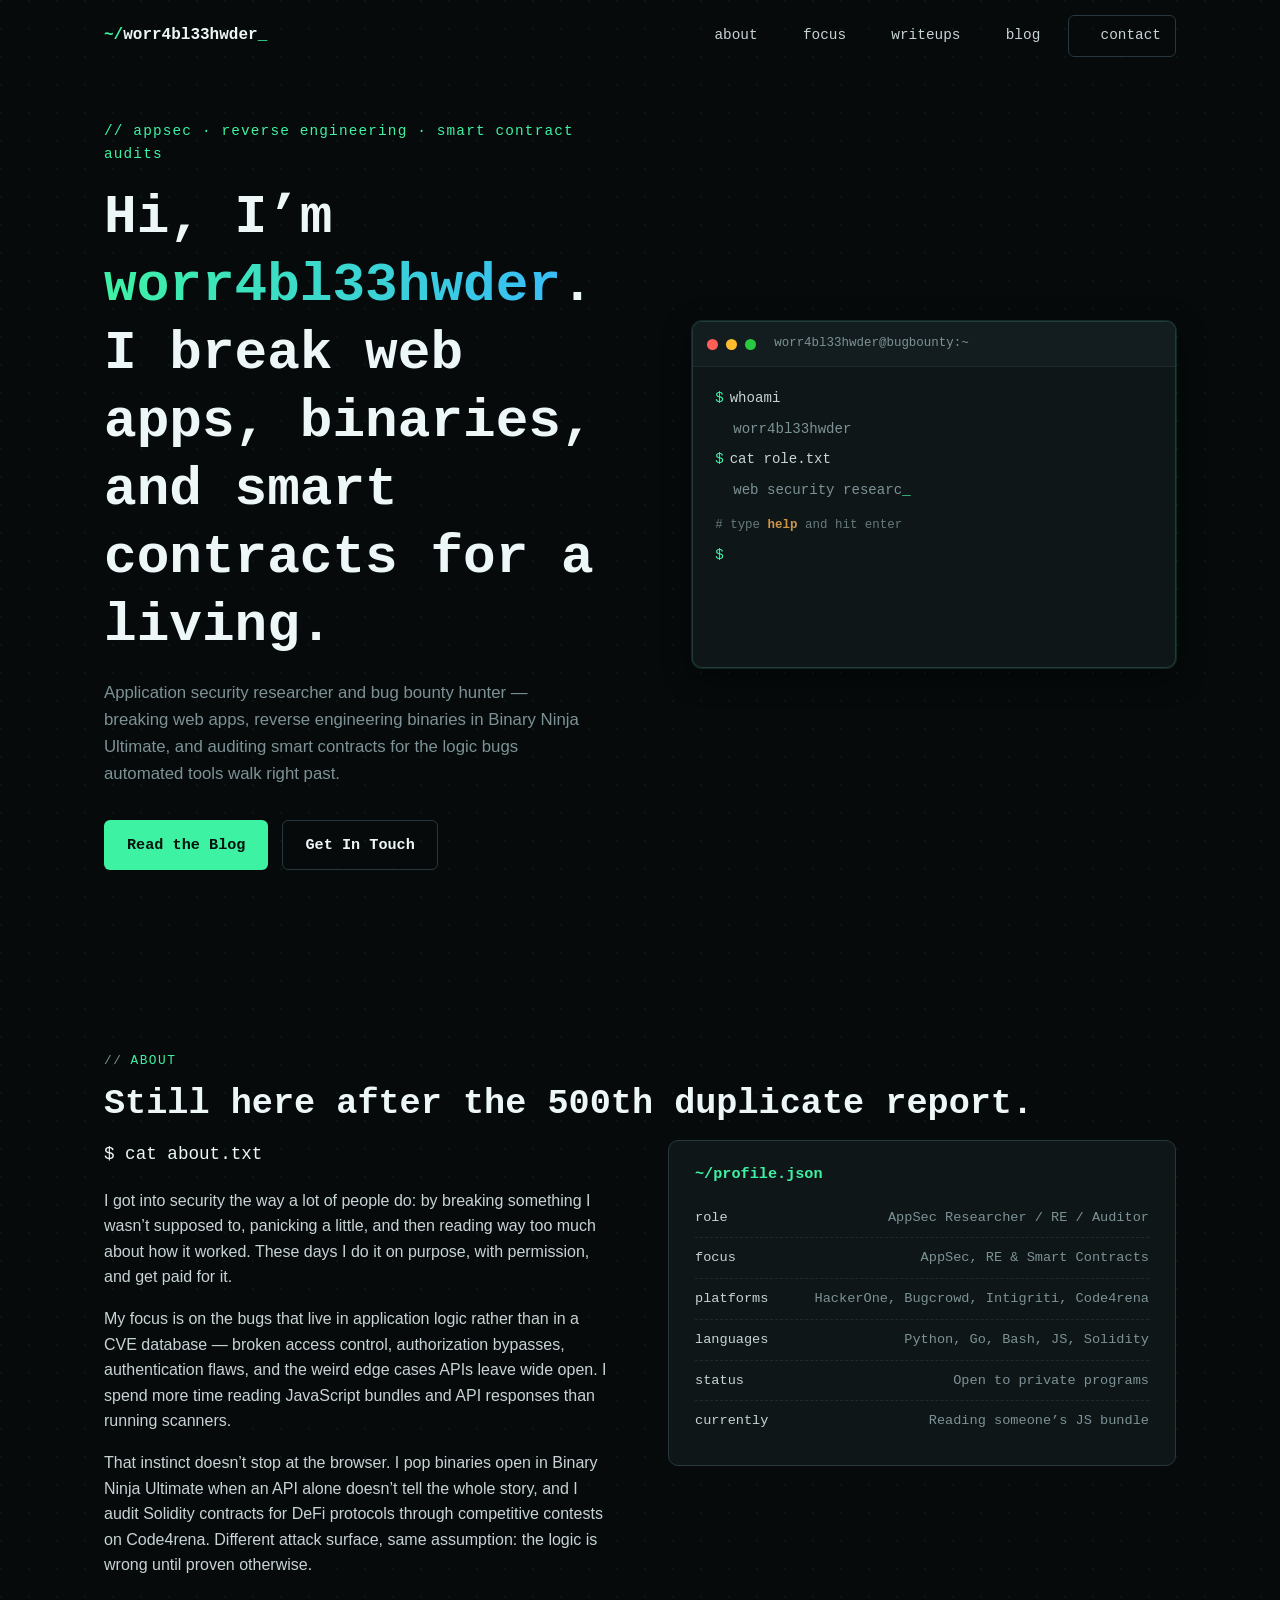
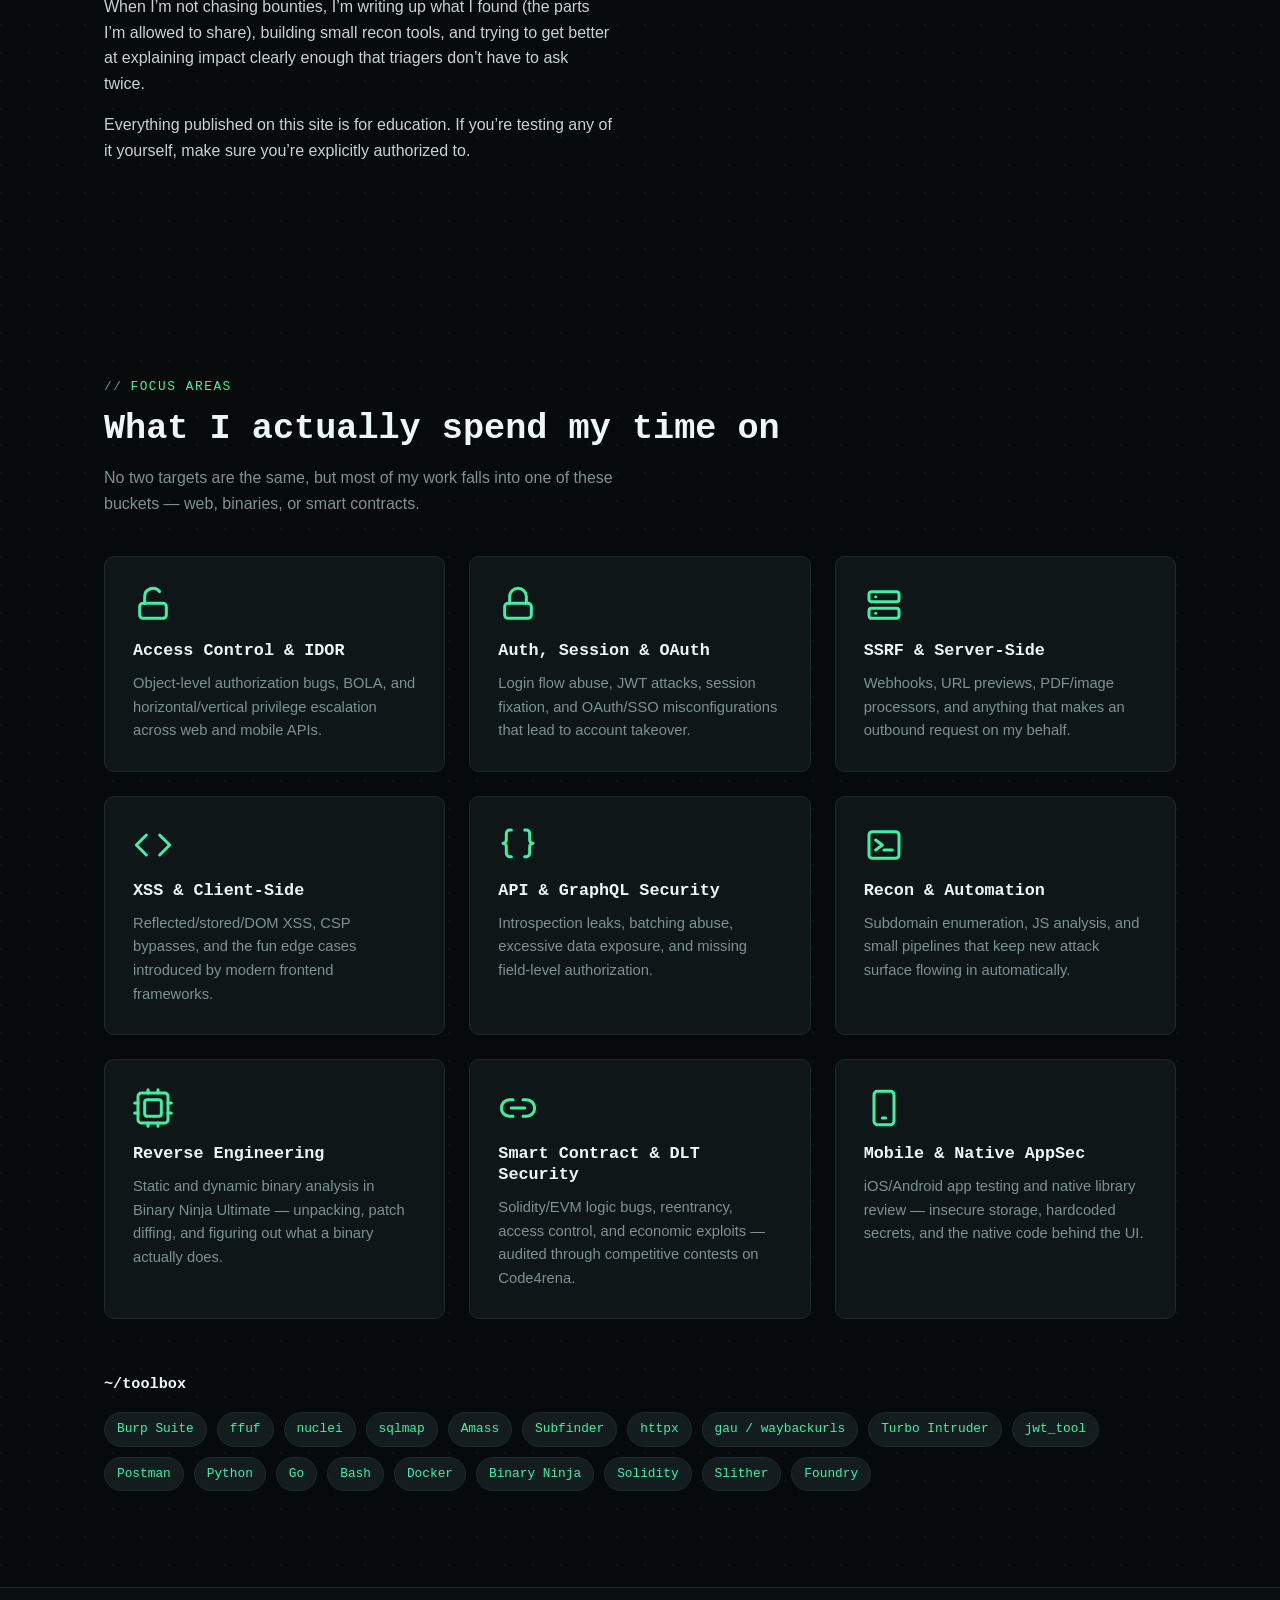
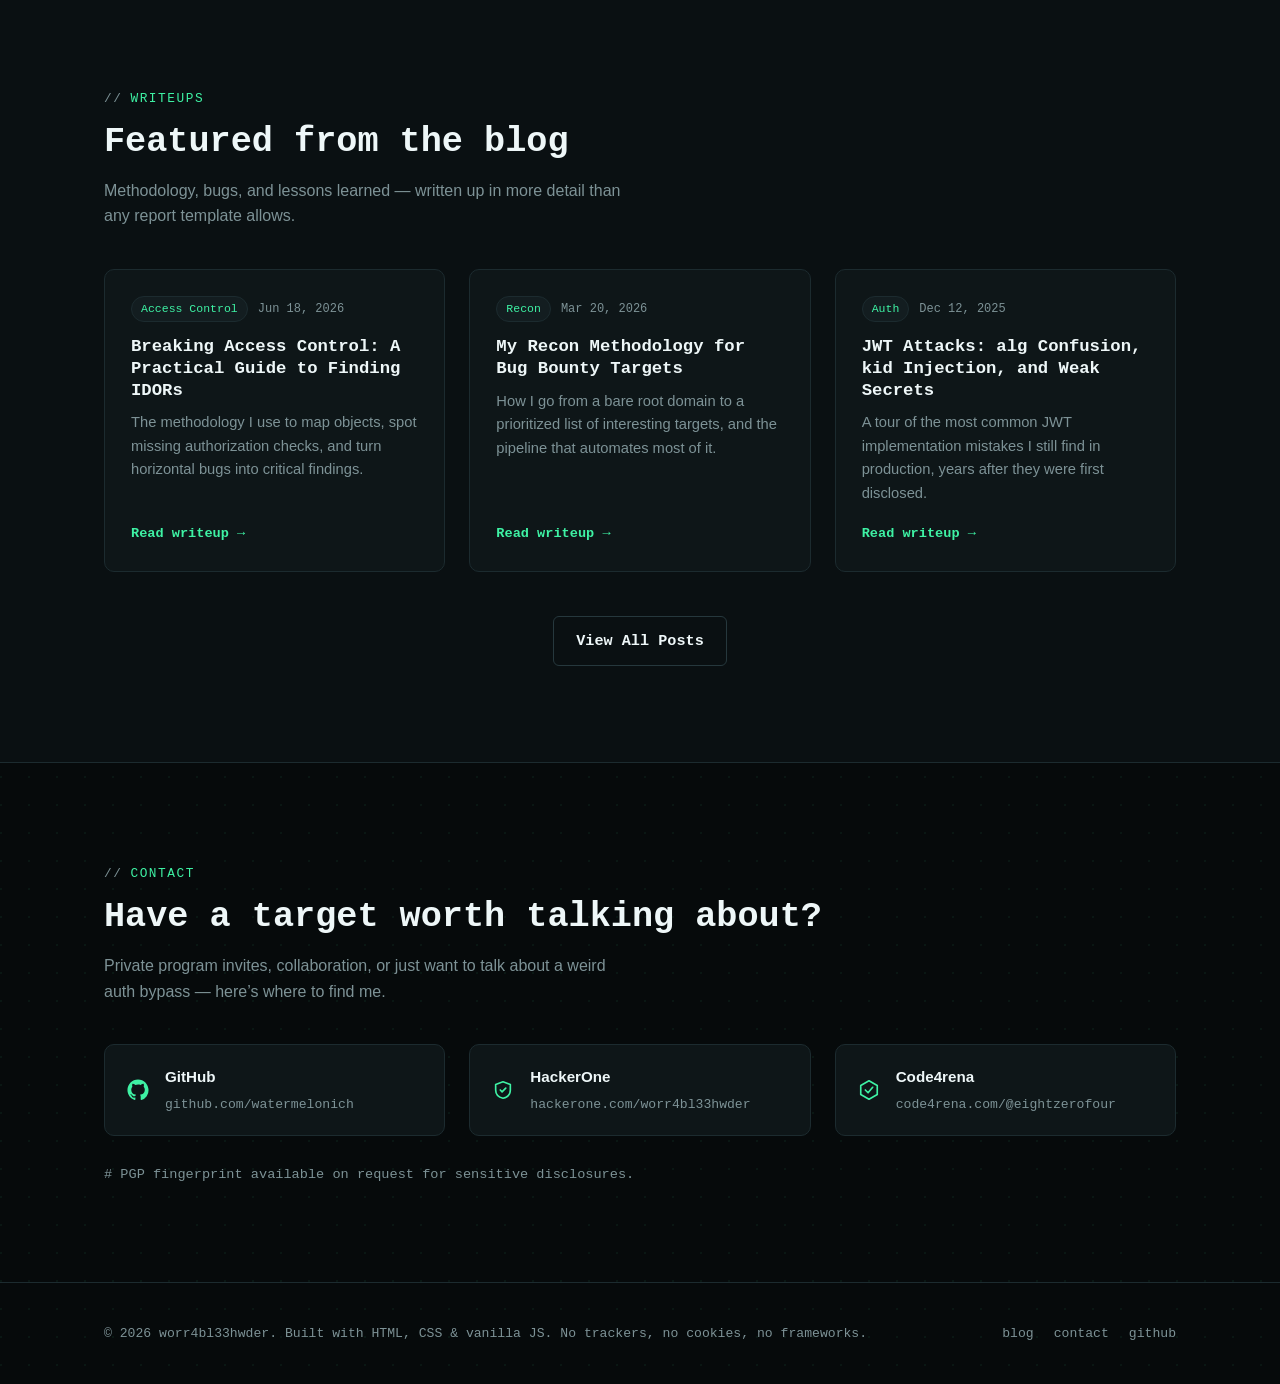
==== index.html @ 182436e5 "first commit" ====
<!doctype html>
<html lang="en">
<head>
  <meta charset="UTF-8" />
  <meta name="viewport" content="width=device-width, initial-scale=1.0" />
  <title>worr4bl33hwder — AppSec Researcher, RE &amp; Smart Contract Auditor</title>
  <meta name="description" content="Portfolio of worr4bl33hwder — application security researcher, bug bounty hunter, reverse engineer (Binary Ninja Ultimate), and smart contract/DLT auditor (Code4rena)." />
  <link rel="icon" type="image/svg+xml" href="assets/favicon.svg" />
  <link rel="stylesheet" href="css/style.css" />
</head>
<body>
  <a href="#main" class="skip-link">Skip to content</a>

  <header class="site-header" id="site-header">
    <div class="container nav-wrap">
      <a href="index.html" class="brand"><span class="brand-prompt">worr4bl33hwder</span><span class="cursor-blink">_</span></a>
      <nav class="nav-links" id="nav-links">
        <a href="#about">about</a>
        <a href="#focus">focus</a>
        <a href="#writeups">writeups</a>
        <a href="blog/index.html">blog</a>
        <a href="#contact" class="nav-cta">contact</a>
      </nav>
      <button class="nav-toggle" id="nav-toggle" aria-label="Toggle navigation" aria-expanded="false">
        <span></span><span></span><span></span>
      </button>
    </div>
  </header>

  <main id="main">
    <!-- ================= HERO ================= -->
    <section class="hero">
      <div class="container hero-grid">
        <div>
          <span class="hero-tag reveal">// appsec &middot; reverse engineering &middot; smart contract audits</span>
          <h1 class="reveal">Hi, I&rsquo;m <span class="grad">worr4bl33hwder</span>.<br />I break web apps, binaries, and smart contracts for a living.</h1>
          <p class="lead reveal">Application security researcher and bug bounty hunter &mdash; breaking web apps, reverse engineering binaries in Binary Ninja Ultimate, and auditing smart contracts for the logic bugs automated tools walk right past.</p>
          <div class="btn-row reveal">
            <a href="blog/index.html" class="btn btn-primary">Read the Blog</a>
            <a href="#contact" class="btn btn-outline">Get In Touch</a>
          </div>
        </div>

        <div class="reveal">
          <div class="terminal" id="hero-terminal">
            <div class="terminal-bar">
              <span class="dot dot-red"></span><span class="dot dot-amber"></span><span class="dot dot-green"></span>
              <span class="terminal-title">worr4bl33hwder@bugbounty:~</span>
            </div>
            <div class="terminal-body" id="terminal-body">
              <p><span class="prompt">$</span>whoami</p>
              <p class="output">worr4bl33hwder</p>
              <p><span class="prompt">$</span>cat role.txt</p>
              <p class="output"><span id="typed-role"></span><span class="cursor-blink">_</span></p>
              <p class="terminal-hint"># type <strong>help</strong> and hit enter</p>
              <div id="terminal-log"></div>
              <p class="terminal-input-row">
                <span class="prompt">$</span>
                <input type="text" id="terminal-input" autocomplete="off" spellcheck="false" aria-label="Terminal command input" />
              </p>
            </div>
          </div>
        </div>
      </div>
    </section>

    <!-- ================= ABOUT ================= -->
    <section id="about">
      <div class="container">
        <span class="eyebrow reveal">about</span>
        <h2 class="section-heading reveal">Still here after the 500th duplicate report.</h2>

        <div class="about-grid">
          <div class="reveal">
            <p class="lead-line">$ cat about.txt</p>
            <p>I got into security the way a lot of people do: by breaking something I wasn&rsquo;t supposed to, panicking a little, and then reading way too much about how it worked. These days I do it on purpose, with permission, and get paid for it.</p>
            <p>My focus is on the bugs that live in application logic rather than in a CVE database &mdash; broken access control, authorization bypasses, authentication flaws, and the weird edge cases APIs leave wide open. I spend more time reading JavaScript bundles and API responses than running scanners.</p>
            <p>That instinct doesn&rsquo;t stop at the browser. I pop binaries open in Binary Ninja Ultimate when an API alone doesn&rsquo;t tell the whole story, and I audit Solidity contracts for DeFi protocols through competitive contests on Code4rena. Different attack surface, same assumption: the logic is wrong until proven otherwise.</p>
            <p>When I&rsquo;m not chasing bounties, I&rsquo;m writing up what I found (the parts I&rsquo;m allowed to share), building small recon tools, and trying to get better at explaining impact clearly enough that triagers don&rsquo;t have to ask twice.</p>
            <p>Everything published on this site is for education. If you&rsquo;re testing any of it yourself, make sure you&rsquo;re explicitly authorized to.</p>
          </div>

          <div class="file-card reveal">
            <h3>~/profile.json</h3>
            <ul>
              <li><span>role</span><span>AppSec Researcher / RE / Auditor</span></li>
              <li><span>focus</span><span>AppSec, RE &amp; Smart Contracts</span></li>
              <li><span>platforms</span><span>HackerOne, Bugcrowd, Intigriti, Code4rena</span></li>
              <li><span>languages</span><span>Python, Go, Bash, JS, Solidity</span></li>
              <li><span>status</span><span>Open to private programs</span></li>
              <li><span>currently</span><span>Reading someone&rsquo;s JS bundle</span></li>
            </ul>
          </div>
        </div>
      </div>
    </section>

    <!-- ================= FOCUS AREAS ================= -->
    <section id="focus">
      <div class="container">
        <span class="eyebrow reveal">focus areas</span>
        <h2 class="section-heading reveal">What I actually spend my time on</h2>
        <p class="section-sub reveal">No two targets are the same, but most of my work falls into one of these buckets &mdash; web, binaries, or smart contracts.</p>

        <div class="card-grid">
          <div class="card reveal">
            <svg class="icon" viewBox="0 0 24 24" fill="none" stroke="currentColor" stroke-width="1.8" stroke-linecap="round" stroke-linejoin="round"><rect x="4" y="11" width="16" height="9" rx="2"/><path d="M7 11V7a5 5 0 0 1 9-3"/></svg>
            <h3>Access Control &amp; IDOR</h3>
            <p>Object-level authorization bugs, BOLA, and horizontal/vertical privilege escalation across web and mobile APIs.</p>
          </div>

          <div class="card reveal">
            <svg class="icon" viewBox="0 0 24 24" fill="none" stroke="currentColor" stroke-width="1.8" stroke-linecap="round" stroke-linejoin="round"><rect x="4" y="11" width="16" height="9" rx="2"/><path d="M7 11V7a5 5 0 0 1 10 0v4"/></svg>
            <h3>Auth, Session &amp; OAuth</h3>
            <p>Login flow abuse, JWT attacks, session fixation, and OAuth/SSO misconfigurations that lead to account takeover.</p>
          </div>

          <div class="card reveal">
            <svg class="icon" viewBox="0 0 24 24" fill="none" stroke="currentColor" stroke-width="1.8" stroke-linecap="round" stroke-linejoin="round"><rect x="3" y="4" width="18" height="6" rx="1.5"/><rect x="3" y="14" width="18" height="6" rx="1.5"/><line x1="7" y1="7" x2="7.01" y2="7"/><line x1="7" y1="17" x2="7.01" y2="17"/></svg>
            <h3>SSRF &amp; Server-Side</h3>
            <p>Webhooks, URL previews, PDF/image processors, and anything that makes an outbound request on my behalf.</p>
          </div>

          <div class="card reveal">
            <svg class="icon" viewBox="0 0 24 24" fill="none" stroke="currentColor" stroke-width="1.8" stroke-linecap="round" stroke-linejoin="round"><polyline points="8 6 2 12 8 18"/><polyline points="16 6 22 12 16 18"/></svg>
            <h3>XSS &amp; Client-Side</h3>
            <p>Reflected/stored/DOM XSS, CSP bypasses, and the fun edge cases introduced by modern frontend frameworks.</p>
          </div>

          <div class="card reveal">
            <svg class="icon" viewBox="0 0 24 24" fill="none" stroke="currentColor" stroke-width="1.8" stroke-linecap="round" stroke-linejoin="round"><path d="M8 3H7a2 2 0 0 0-2 2v4a2 2 0 0 1-2 2 2 2 0 0 1 2 2v4a2 2 0 0 0 2 2h1"/><path d="M16 3h1a2 2 0 0 1 2 2v4a2 2 0 0 0 2 2 2 2 0 0 0-2 2v4a2 2 0 0 1-2 2h-1"/></svg>
            <h3>API &amp; GraphQL Security</h3>
            <p>Introspection leaks, batching abuse, excessive data exposure, and missing field-level authorization.</p>
          </div>

          <div class="card reveal">
            <svg class="icon" viewBox="0 0 24 24" fill="none" stroke="currentColor" stroke-width="1.8" stroke-linecap="round" stroke-linejoin="round"><rect x="3" y="4" width="18" height="16" rx="2"/><polyline points="7 9 11 12 7 15"/><line x1="12" y1="15" x2="17" y2="15"/></svg>
            <h3>Recon &amp; Automation</h3>
            <p>Subdomain enumeration, JS analysis, and small pipelines that keep new attack surface flowing in automatically.</p>
          </div>

          <div class="card reveal">
            <svg class="icon" viewBox="0 0 24 24" fill="none" stroke="currentColor" stroke-width="1.8" stroke-linecap="round" stroke-linejoin="round"><rect x="7" y="7" width="10" height="10" rx="1.5"/><rect x="3" y="3" width="18" height="18" rx="2"/><line x1="9" y1="1" x2="9" y2="3"/><line x1="15" y1="1" x2="15" y2="3"/><line x1="9" y1="21" x2="9" y2="23"/><line x1="15" y1="21" x2="15" y2="23"/><line x1="1" y1="9" x2="3" y2="9"/><line x1="1" y1="15" x2="3" y2="15"/><line x1="21" y1="9" x2="23" y2="9"/><line x1="21" y1="15" x2="23" y2="15"/></svg>
            <h3>Reverse Engineering</h3>
            <p>Static and dynamic binary analysis in Binary Ninja Ultimate &mdash; unpacking, patch diffing, and figuring out what a binary actually does.</p>
          </div>

          <div class="card reveal">
            <svg class="icon" viewBox="0 0 24 24" fill="none" stroke="currentColor" stroke-width="1.8" stroke-linecap="round" stroke-linejoin="round"><path d="M9 17H7A5 5 0 0 1 7 7h2"/><path d="M15 7h2a5 5 0 1 1 0 10h-2"/><line x1="8" y1="12" x2="16" y2="12"/></svg>
            <h3>Smart Contract &amp; DLT Security</h3>
            <p>Solidity/EVM logic bugs, reentrancy, access control, and economic exploits &mdash; audited through competitive contests on Code4rena.</p>
          </div>

          <div class="card reveal">
            <svg class="icon" viewBox="0 0 24 24" fill="none" stroke="currentColor" stroke-width="1.8" stroke-linecap="round" stroke-linejoin="round"><rect x="6" y="2" width="12" height="20" rx="2"/><line x1="11" y1="18" x2="13" y2="18"/></svg>
            <h3>Mobile &amp; Native AppSec</h3>
            <p>iOS/Android app testing and native library review &mdash; insecure storage, hardcoded secrets, and the native code behind the UI.</p>
          </div>
        </div>

        <div class="toolbox reveal">
          <h3>~/toolbox</h3>
          <div class="tag-cloud">
            <span class="tag">Burp Suite</span>
            <span class="tag">ffuf</span>
            <span class="tag">nuclei</span>
            <span class="tag">sqlmap</span>
            <span class="tag">Amass</span>
            <span class="tag">Subfinder</span>
            <span class="tag">httpx</span>
            <span class="tag">gau / waybackurls</span>
            <span class="tag">Turbo Intruder</span>
            <span class="tag">jwt_tool</span>
            <span class="tag">Postman</span>
            <span class="tag">Python</span>
            <span class="tag">Go</span>
            <span class="tag">Bash</span>
            <span class="tag">Docker</span>
            <span class="tag">Binary Ninja</span>
            <span class="tag">Solidity</span>
            <span class="tag">Slither</span>
            <span class="tag">Foundry</span>
          </div>
        </div>
      </div>
    </section>

    <!-- ================= FEATURED WRITEUPS ================= -->
    <section id="writeups" class="section-alt">
      <div class="container">
        <span class="eyebrow reveal">writeups</span>
        <h2 class="section-heading reveal">Featured from the blog</h2>
        <p class="section-sub reveal">Methodology, bugs, and lessons learned &mdash; written up in more detail than any report template allows.</p>

        <div class="blog-grid">
          <a class="post-card reveal" href="blog/idor-access-control-guide.html">
            <div class="post-meta"><span class="tag-pill">Access Control</span><span>Jun 18, 2026</span></div>
            <h3>Breaking Access Control: A Practical Guide to Finding IDORs</h3>
            <p>The methodology I use to map objects, spot missing authorization checks, and turn horizontal bugs into critical findings.</p>
            <span class="read-more">Read writeup</span>
          </a>

          <a class="post-card reveal" href="blog/recon-methodology.html">
            <div class="post-meta"><span class="tag-pill">Recon</span><span>Mar 20, 2026</span></div>
            <h3>My Recon Methodology for Bug Bounty Targets</h3>
            <p>How I go from a bare root domain to a prioritized list of interesting targets, and the pipeline that automates most of it.</p>
            <span class="read-more">Read writeup</span>
          </a>

          <a class="post-card reveal" href="blog/jwt-attacks-alg-confusion.html">
            <div class="post-meta"><span class="tag-pill">Auth</span><span>Dec 12, 2025</span></div>
            <h3>JWT Attacks: alg Confusion, kid Injection, and Weak Secrets</h3>
            <p>A tour of the most common JWT implementation mistakes I still find in production, years after they were first disclosed.</p>
            <span class="read-more">Read writeup</span>
          </a>
        </div>

        <div class="section-footer-link reveal">
          <a href="blog/index.html" class="btn btn-outline">View All Posts</a>
        </div>
      </div>
    </section>

    <!-- ================= CONTACT ================= -->
    <section id="contact">
      <div class="container">
        <span class="eyebrow reveal">contact</span>
        <h2 class="section-heading reveal">Have a target worth talking about?</h2>
        <p class="section-sub reveal">Private program invites, collaboration, or just want to talk about a weird auth bypass &mdash; here&rsquo;s where to find me.</p>

        <div class="contact-grid">
          <a class="contact-card reveal" href="https://github.com/watermelonich" target="_blank" rel="noopener noreferrer">
            <svg class="icon" viewBox="0 0 24 24" fill="currentColor" stroke="none"><path d="M12 .5C5.73.5.5 5.73.5 12c0 5.09 3.29 9.4 7.86 10.93.57.1.78-.25.78-.55 0-.27-.01-1.16-.02-2.11-3.2.7-3.88-1.36-3.88-1.36-.53-1.34-1.29-1.7-1.29-1.7-1.05-.72.08-.71.08-.71 1.16.08 1.77 1.19 1.77 1.19 1.03 1.76 2.7 1.25 3.36.96.1-.75.4-1.25.73-1.54-2.55-.29-5.23-1.28-5.23-5.69 0-1.26.45-2.29 1.19-3.09-.12-.29-.52-1.46.11-3.05 0 0 .97-.31 3.18 1.18a11 11 0 0 1 2.9-.39c.98.01 1.97.13 2.9.39 2.2-1.49 3.17-1.18 3.17-1.18.63 1.59.23 2.76.11 3.05.74.8 1.19 1.83 1.19 3.09 0 4.42-2.69 5.4-5.25 5.68.41.36.78 1.07.78 2.15 0 1.55-.01 2.8-.01 3.18 0 .3.2.66.79.55A10.98 10.98 0 0 0 23.5 12c0-6.27-5.23-11.5-11.5-11.5Z"/></svg>
            <div><strong>GitHub</strong><span>github.com/watermelonich</span></div>
          </a>

          <a class="contact-card reveal" href="https://hackerone.com/worr4bl33hwder" target="_blank" rel="noopener noreferrer">
            <svg class="icon" viewBox="0 0 24 24" fill="none" stroke="currentColor" stroke-width="1.8" stroke-linecap="round" stroke-linejoin="round"><path d="M12 3 4 6v6c0 4.5 3.4 7.9 8 9 4.6-1.1 8-4.5 8-9V6l-8-3Z"/><path d="m9 12 2 2 4-4"/></svg>
            <div><strong>HackerOne</strong><span>hackerone.com/worr4bl33hwder</span></div>
          </a>

          <a class="contact-card reveal" href="https://code4rena.com/@eightzerofour" target="_blank" rel="noopener noreferrer">
            <svg class="icon" viewBox="0 0 24 24" fill="none" stroke="currentColor" stroke-width="1.8" stroke-linecap="round" stroke-linejoin="round"><path d="M12 2 21 7v10l-9 5-9-5V7l9-5Z"/><path d="m8 12 3 3 5-6"/></svg>
            <div><strong>Code4rena</strong><span>code4rena.com/@eightzerofour</span></div>
          </a>
        </div>

        <p class="pgp-note reveal"># PGP fingerprint available on request for sensitive disclosures.</p>
      </div>
    </section>
  </main>

  <footer class="site-footer">
    <div class="container footer-wrap">
      <p>&copy; <span id="year"></span> worr4bl33hwder. Built with HTML, CSS &amp; vanilla JS. No trackers, no cookies, no frameworks.</p>
      <div class="footer-links">
        <a href="blog/index.html">blog</a>
        <a href="#contact">contact</a>
        <a href="https://github.com/watermelonich" target="_blank" rel="noopener noreferrer">github</a>
      </div>
    </div>
  </footer>

  <button class="back-to-top" id="back-to-top" aria-label="Back to top">&uarr;</button>

  <script src="js/main.js"></script>
</body>
</html>
---- css/style.css ----
/* =========================================================
   worr4bl33hwder — portfolio stylesheet
   No frameworks, no CDN fonts, no trackers. Just CSS.
   ========================================================= */

/* ---------- Reset ---------- */
*, *::before, *::after { box-sizing: border-box; }
html, body, h1, h2, h3, h4, p, ul, ol, figure, blockquote { margin: 0; padding: 0; }
ul, ol { list-style: none; }
img, svg { display: block; max-width: 100%; }
a { color: inherit; text-decoration: none; }
button, input { font: inherit; color: inherit; }
button { cursor: pointer; background: none; border: none; }

/* ---------- Design tokens ---------- */
:root {
  --bg: #060a0b;
  --bg-alt: #0a1012;
  --surface: #0e1618;
  --surface-2: #131d20;
  --border: #1c2b2f;
  --border-light: #26383d;

  --text: #c8d3d5;
  --text-dim: #7d9296;
  --text-bright: #eef7f8;

  --accent: #3ef2a4;
  --accent-dark: #1fae78;
  --accent-2: #38bdf8;
  --accent-pink: #ff5c8a;
  --accent-amber: #ffb454;
  --danger: #ff5c5c;

  --font-mono: ui-monospace, "JetBrains Mono", "SFMono-Regular", Menlo, Monaco, Consolas, monospace;
  --font-sans: -apple-system, BlinkMacSystemFont, "Segoe UI", Roboto, Helvetica, Arial, sans-serif;

  --radius: 10px;
  --radius-sm: 6px;
  --container: 1120px;
  --shadow-glow: 0 0 0 1px rgba(62, 242, 164, 0.15), 0 8px 30px rgba(0, 0, 0, 0.45);
  --transition: 0.25s ease;
}

/* ---------- Base ---------- */
html { scroll-behavior: smooth; }

body {
  background: var(--bg);
  color: var(--text);
  font-family: var(--font-sans);
  font-size: 16px;
  line-height: 1.6;
  background-image:
    radial-gradient(circle at 1px 1px, rgba(62, 242, 164, 0.06) 1px, transparent 0);
  background-size: 28px 28px;
}

::selection { background: var(--accent); color: var(--bg); }

::-webkit-scrollbar { width: 10px; height: 10px; }
::-webkit-scrollbar-track { background: var(--bg-alt); }
::-webkit-scrollbar-thumb { background: var(--border-light); border-radius: 999px; }
::-webkit-scrollbar-thumb:hover { background: var(--accent-dark); }

.container {
  max-width: var(--container);
  margin: 0 auto;
  padding: 0 24px;
}

.skip-link {
  position: absolute;
  left: -999px;
  top: 0;
  background: var(--accent);
  color: var(--bg);
  padding: 10px 16px;
  z-index: 999;
  border-radius: 0 0 8px 0;
  font-family: var(--font-mono);
  font-weight: 700;
}
.skip-link:focus { left: 0; }

h1, h2, h3, h4 {
  font-family: var(--font-mono);
  color: var(--text-bright);
  font-weight: 700;
  line-height: 1.25;
}

.eyebrow {
  display: inline-flex;
  align-items: center;
  gap: 8px;
  font-family: var(--font-mono);
  font-size: 0.8rem;
  letter-spacing: 0.12em;
  text-transform: uppercase;
  color: var(--accent);
}
.eyebrow::before { content: "//"; color: var(--text-dim); }

.section-heading { font-size: clamp(1.6rem, 3vw, 2.2rem); margin: 10px 0 14px; }
.section-sub { color: var(--text-dim); max-width: 60ch; margin-bottom: 40px; }

section { position: relative; padding: 96px 0; }
.section-alt { background: var(--bg-alt); border-top: 1px solid var(--border); border-bottom: 1px solid var(--border); }

/* ---------- Buttons ---------- */
.btn {
  display: inline-flex;
  align-items: center;
  gap: 8px;
  font-family: var(--font-mono);
  font-weight: 700;
  font-size: 0.95rem;
  padding: 12px 22px;
  border-radius: var(--radius-sm);
  border: 1px solid transparent;
  transition: transform var(--transition), box-shadow var(--transition), background var(--transition), color var(--transition), border-color var(--transition);
  white-space: nowrap;
}
.btn:hover { transform: translateY(-2px); }

.btn-primary { background: var(--accent); color: #04140d; }
.btn-primary:hover { box-shadow: 0 0 0 1px var(--accent), 0 10px 30px rgba(62, 242, 164, 0.25); }

.btn-outline { border-color: var(--border-light); color: var(--text-bright); }
.btn-outline:hover { border-color: var(--accent); color: var(--accent); }

.btn-row { display: flex; flex-wrap: wrap; gap: 14px; }

/* ---------- Header / Nav ---------- */
.site-header {
  position: fixed;
  top: 0; left: 0; right: 0;
  z-index: 100;
  border-bottom: 1px solid transparent;
  transition: background var(--transition), border-color var(--transition), backdrop-filter var(--transition);
}
.site-header.scrolled {
  background: rgba(6, 10, 11, 0.85);
  backdrop-filter: blur(10px);
  border-bottom-color: var(--border);
}

.nav-wrap { display: flex; align-items: center; justify-content: space-between; height: 72px; }

.brand {
  font-family: var(--font-mono);
  font-weight: 700;
  color: var(--text-bright);
  font-size: 1rem;
}
.brand-prompt::before { content: "~/"; color: var(--accent); }

.cursor-blink { animation: blink 1.1s step-end infinite; color: var(--accent); }
@keyframes blink { 50% { opacity: 0; } }

.nav-links { display: flex; align-items: center; gap: 28px; font-family: var(--font-mono); font-size: 0.9rem; }
.nav-links a { position: relative; color: var(--text); padding: 6px 0; }
.nav-links a::before { content: "$ "; color: var(--accent); opacity: 0; transition: opacity var(--transition); }
.nav-links a:hover { color: var(--text-bright); }
.nav-links a:hover::before { opacity: 1; }

.nav-cta { border: 1px solid var(--border-light); border-radius: var(--radius-sm); padding: 8px 14px !important; }
.nav-cta:hover { border-color: var(--accent); color: var(--accent) !important; }

.nav-toggle {
  display: none;
  flex-direction: column;
  gap: 5px;
  padding: 8px;
}
.nav-toggle span { width: 22px; height: 2px; background: var(--text-bright); border-radius: 2px; transition: transform var(--transition), opacity var(--transition); }
.nav-toggle.active span:nth-child(1) { transform: translateY(7px) rotate(45deg); }
.nav-toggle.active span:nth-child(2) { opacity: 0; }
.nav-toggle.active span:nth-child(3) { transform: translateY(-7px) rotate(-45deg); }

/* ---------- Hero ---------- */
.hero {
  min-height: 100vh;
  display: flex;
  align-items: center;
  padding-top: 120px;
  padding-bottom: 80px;
}

.hero-grid {
  display: grid;
  grid-template-columns: 1.1fr 1fr;
  gap: 56px;
  align-items: center;
}

.hero-tag {
  font-family: var(--font-mono);
  color: var(--accent);
  font-size: 0.9rem;
  letter-spacing: 0.08em;
  margin-bottom: 18px;
  display: inline-block;
}

.hero h1 {
  font-size: clamp(2.1rem, 5vw, 3.4rem);
  margin-bottom: 20px;
}
.hero h1 .grad {
  background: linear-gradient(90deg, var(--accent), var(--accent-2));
  -webkit-background-clip: text;
  background-clip: text;
  color: transparent;
}

.hero p.lead { color: var(--text-dim); font-size: 1.05rem; max-width: 52ch; margin-bottom: 32px; }

.hero-stats {
  display: flex;
  gap: 32px;
  margin-top: 48px;
  flex-wrap: wrap;
}
.hero-stats div { font-family: var(--font-mono); }
.hero-stats strong { display: block; font-size: 1.4rem; color: var(--text-bright); }
.hero-stats span { font-size: 0.78rem; color: var(--text-dim); text-transform: uppercase; letter-spacing: 0.06em; }

/* ---------- Terminal widget ---------- */
.terminal {
  background: var(--surface);
  border: 1px solid var(--border-light);
  border-radius: var(--radius);
  overflow: hidden;
  box-shadow: var(--shadow-glow);
}

.terminal-bar {
  display: flex;
  align-items: center;
  gap: 8px;
  padding: 12px 14px;
  background: var(--surface-2);
  border-bottom: 1px solid var(--border);
}
.dot { width: 11px; height: 11px; border-radius: 50%; display: inline-block; }
.dot-red { background: #ff5f57; }
.dot-amber { background: #febc2e; }
.dot-green { background: #28c840; }
.terminal-title { margin-left: 10px; font-family: var(--font-mono); font-size: 0.78rem; color: var(--text-dim); }

.terminal-body {
  padding: 20px 22px 18px;
  font-family: var(--font-mono);
  font-size: 0.88rem;
  min-height: 300px;
}
.terminal-body p { margin-bottom: 8px; word-wrap: break-word; }
.terminal-body .prompt { color: var(--accent); margin-right: 6px; }
.terminal-body .output { color: var(--text-dim); padding-left: 18px; }
.terminal-hint { color: var(--text-dim); font-size: 0.78rem; margin: 14px 0 10px; opacity: 0.8; }
.terminal-hint strong { color: var(--accent-amber); }

#terminal-log p { color: var(--text-dim); white-space: pre-wrap; }
#terminal-log .echoed { color: var(--text); }
#terminal-log .echoed .prompt { color: var(--accent); }

.terminal-input-row { display: flex; align-items: center; gap: 6px; margin-top: 6px; }
.terminal-input-row input {
  flex: 1;
  background: transparent;
  border: none;
  outline: none;
  color: var(--text-bright);
  font-family: var(--font-mono);
  font-size: 0.88rem;
  caret-color: var(--accent);
}

/* ---------- About ---------- */
.about-grid {
  display: grid;
  grid-template-columns: 1fr 1fr;
  gap: 56px;
  align-items: start;
}
.about-grid p { margin-bottom: 16px; color: var(--text); }
.about-grid .lead-line { color: var(--text-bright); font-size: 1.1rem; font-family: var(--font-mono); margin-bottom: 20px; }

.file-card {
  background: var(--surface);
  border: 1px solid var(--border-light);
  border-radius: var(--radius);
  padding: 24px 26px;
}
.file-card h3 { font-size: 0.95rem; color: var(--accent); margin-bottom: 14px; }
.file-card ul li { display: flex; justify-content: space-between; padding: 9px 0; border-bottom: 1px dashed var(--border); font-family: var(--font-mono); font-size: 0.85rem; }
.file-card ul li:last-child { border-bottom: none; }
.file-card ul li span:last-child { color: var(--text-dim); }

/* ---------- Focus / skills cards ---------- */
.card-grid {
  display: grid;
  grid-template-columns: repeat(3, 1fr);
  gap: 24px;
}

.card {
  background: var(--surface);
  border: 1px solid var(--border);
  border-radius: var(--radius);
  padding: 28px;
  transition: transform var(--transition), border-color var(--transition), box-shadow var(--transition);
}
.card:hover { transform: translateY(-6px); border-color: var(--accent-dark); box-shadow: var(--shadow-glow); }

.card .icon { width: 40px; height: 40px; color: var(--accent); margin-bottom: 16px; }
.card h3 { font-size: 1.05rem; margin-bottom: 10px; }
.card p { color: var(--text-dim); font-size: 0.92rem; }

.toolbox { margin-top: 56px; }
.toolbox h3 { font-family: var(--font-mono); font-size: 0.95rem; color: var(--text-bright); margin-bottom: 18px; }
.tag-cloud { display: flex; flex-wrap: wrap; gap: 10px; }
.tag {
  font-family: var(--font-mono);
  font-size: 0.8rem;
  color: var(--accent);
  background: var(--surface-2);
  border: 1px solid var(--border);
  padding: 6px 12px;
  border-radius: 999px;
}

/* ---------- Stats ---------- */
.stats-grid {
  display: grid;
  grid-template-columns: repeat(4, 1fr);
  gap: 24px;
}
.stat-card {
  text-align: center;
  padding: 32px 16px;
  border: 1px solid var(--border);
  border-radius: var(--radius);
  background: var(--surface);
}
.stat-card strong {
  display: block;
  font-family: var(--font-mono);
  font-size: clamp(1.8rem, 3vw, 2.4rem);
  color: var(--accent);
  margin-bottom: 8px;
}
.stat-card span { color: var(--text-dim); font-size: 0.82rem; text-transform: uppercase; letter-spacing: 0.06em; }

/* ---------- Writeups / Blog cards ---------- */
.blog-grid {
  display: grid;
  grid-template-columns: repeat(3, 1fr);
  gap: 24px;
}

.post-card {
  display: flex;
  flex-direction: column;
  background: var(--surface);
  border: 1px solid var(--border);
  border-radius: var(--radius);
  padding: 26px;
  transition: transform var(--transition), border-color var(--transition), box-shadow var(--transition);
  height: 100%;
}
.post-card:hover { transform: translateY(-6px); border-color: var(--accent-dark); box-shadow: var(--shadow-glow); }

.post-meta { display: flex; gap: 10px; align-items: center; font-family: var(--font-mono); font-size: 0.75rem; color: var(--text-dim); margin-bottom: 14px; }
.post-meta .tag-pill { color: var(--accent); }

.post-card h3 { font-size: 1.08rem; margin-bottom: 10px; }
.post-card p { color: var(--text-dim); font-size: 0.92rem; margin-bottom: 18px; flex-grow: 1; }

.read-more { font-family: var(--font-mono); color: var(--accent); font-size: 0.85rem; font-weight: 700; }
.read-more::after { content: " →"; transition: margin var(--transition); }
.post-card:hover .read-more::after { margin-left: 4px; }

.tag-pill {
  display: inline-block;
  font-family: var(--font-mono);
  font-size: 0.72rem;
  padding: 3px 9px;
  border-radius: 999px;
  border: 1px solid var(--border);
  background: var(--surface-2);
  color: var(--text-dim);
}

.section-footer-link { text-align: center; margin-top: 44px; }

/* ---------- Blog index (search/filter) ---------- */
.blog-hero { padding: 150px 0 40px; }
.blog-toolbar {
  display: flex;
  flex-wrap: wrap;
  gap: 16px;
  align-items: center;
  justify-content: space-between;
  margin-bottom: 40px;
  padding-bottom: 28px;
  border-bottom: 1px solid var(--border);
}
.search-box {
  display: flex;
  align-items: center;
  gap: 10px;
  background: var(--surface);
  border: 1px solid var(--border-light);
  border-radius: var(--radius-sm);
  padding: 10px 16px;
  min-width: 280px;
}
.search-box svg { width: 16px; height: 16px; color: var(--text-dim); flex-shrink: 0; }
.search-box input { background: transparent; border: none; outline: none; color: var(--text-bright); font-family: var(--font-mono); font-size: 0.88rem; width: 100%; }

.filter-bar { display: flex; flex-wrap: wrap; gap: 10px; }
.filter-btn {
  font-family: var(--font-mono);
  font-size: 0.78rem;
  padding: 7px 14px;
  border-radius: 999px;
  border: 1px solid var(--border);
  color: var(--text-dim);
  background: var(--surface);
  transition: all var(--transition);
}
.filter-btn:hover { color: var(--text-bright); border-color: var(--border-light); }
.filter-btn.active { color: var(--bg); background: var(--accent); border-color: var(--accent); }

.no-results { display: none; text-align: center; padding: 60px 0; color: var(--text-dim); font-family: var(--font-mono); }
.no-results.visible { display: block; }

/* ---------- Article (blog post) ---------- */
.post-header { padding: 150px 0 40px; border-bottom: 1px solid var(--border); }
.post-header .post-meta { margin-bottom: 20px; }
.post-header h1 { font-size: clamp(1.8rem, 4vw, 2.6rem); margin-bottom: 18px; }
.post-header .lead { color: var(--text-dim); font-size: 1.05rem; max-width: 70ch; }

.post-body { padding: 56px 0; }
.article {
  max-width: 74ch;
  margin: 0 auto;
  font-size: 1.02rem;
}
.article h2 { font-size: 1.4rem; margin: 44px 0 18px; }
.article h3 { font-size: 1.15rem; margin: 32px 0 14px; color: var(--accent); }
.article p { margin-bottom: 18px; color: var(--text); }
.article ul, .article ol { margin: 0 0 18px 22px; color: var(--text); }
.article ul { list-style: disc; }
.article ol { list-style: decimal; }
.article li { margin-bottom: 8px; }
.article a { color: var(--accent-2); text-decoration: underline; text-underline-offset: 3px; }
.article strong { color: var(--text-bright); }

.callout {
  border: 1px solid var(--border-light);
  border-left: 3px solid var(--accent);
  background: var(--surface);
  border-radius: var(--radius-sm);
  padding: 18px 22px;
  margin: 26px 0;
  font-size: 0.95rem;
}
.callout strong { color: var(--accent); display: block; margin-bottom: 6px; font-family: var(--font-mono); font-size: 0.85rem; text-transform: uppercase; letter-spacing: 0.06em; }
.callout.warn { border-left-color: var(--accent-amber); }
.callout.warn strong { color: var(--accent-amber); }

blockquote {
  border-left: 3px solid var(--border-light);
  padding-left: 18px;
  color: var(--text-dim);
  font-style: italic;
  margin: 24px 0;
}

.article pre {
  position: relative;
  background: var(--bg-alt);
  border: 1px solid var(--border);
  border-radius: var(--radius-sm);
  padding: 18px 20px;
  overflow-x: auto;
  margin: 20px 0 26px;
  font-size: 0.85rem;
  line-height: 1.6;
}
.article code {
  font-family: var(--font-mono);
  background: var(--surface-2);
  padding: 2px 6px;
  border-radius: 4px;
  font-size: 0.88em;
  color: var(--accent);
}
.article pre code { background: none; padding: 0; color: var(--text); }

.copy-btn {
  position: absolute;
  top: 10px;
  right: 10px;
  font-family: var(--font-mono);
  font-size: 0.7rem;
  color: var(--text-dim);
  border: 1px solid var(--border-light);
  border-radius: 4px;
  padding: 4px 9px;
  background: var(--surface);
  opacity: 0;
  transition: opacity var(--transition), color var(--transition), border-color var(--transition);
}
.article pre:hover .copy-btn { opacity: 1; }
.copy-btn:hover { color: var(--accent); border-color: var(--accent); }
.copy-btn.copied { color: var(--accent); border-color: var(--accent); opacity: 1; }

.post-footer {
  margin-top: 60px;
  padding-top: 32px;
  border-top: 1px solid var(--border);
}
.post-nav {
  display: grid;
  grid-template-columns: 1fr 1fr;
  gap: 20px;
  margin-top: 24px;
}
.post-nav a {
  border: 1px solid var(--border);
  border-radius: var(--radius-sm);
  padding: 18px 20px;
  display: block;
  transition: border-color var(--transition);
}
.post-nav a:hover { border-color: var(--accent-dark); }
.post-nav span { display: block; font-family: var(--font-mono); font-size: 0.72rem; color: var(--text-dim); text-transform: uppercase; margin-bottom: 6px; }
.post-nav .next { text-align: right; }
.post-nav .title { color: var(--text-bright); font-weight: 700; }

/* ---------- Contact ---------- */
.contact-grid {
  display: grid;
  grid-template-columns: repeat(3, 1fr);
  gap: 24px;
}
.contact-card {
  display: flex;
  align-items: center;
  gap: 16px;
  background: var(--surface);
  border: 1px solid var(--border);
  border-radius: var(--radius);
  padding: 20px 22px;
  transition: border-color var(--transition), transform var(--transition);
}
.contact-card:hover { border-color: var(--accent-dark); transform: translateY(-3px); }
.contact-card .icon { width: 22px; height: 22px; color: var(--accent); flex-shrink: 0; }
.contact-card strong { display: block; color: var(--text-bright); font-size: 0.95rem; }
.contact-card span { color: var(--text-dim); font-size: 0.82rem; font-family: var(--font-mono); }

.pgp-note { margin-top: 28px; color: var(--text-dim); font-size: 0.85rem; font-family: var(--font-mono); }

/* ---------- Footer ---------- */
.site-footer { border-top: 1px solid var(--border); padding: 40px 0; }
.footer-wrap { display: flex; justify-content: space-between; align-items: center; flex-wrap: wrap; gap: 16px; }
.footer-wrap p { color: var(--text-dim); font-size: 0.82rem; font-family: var(--font-mono); }
.footer-links { display: flex; gap: 20px; }
.footer-links a { color: var(--text-dim); font-size: 0.82rem; font-family: var(--font-mono); transition: color var(--transition); }
.footer-links a:hover { color: var(--accent); }

/* ---------- Back to top ---------- */
.back-to-top {
  position: fixed;
  bottom: 28px;
  right: 28px;
  width: 44px;
  height: 44px;
  border-radius: 50%;
  background: var(--surface);
  border: 1px solid var(--border-light);
  color: var(--accent);
  display: flex;
  align-items: center;
  justify-content: center;
  opacity: 0;
  visibility: hidden;
  transform: translateY(10px);
  transition: opacity var(--transition), transform var(--transition), visibility var(--transition);
  z-index: 90;
}
.back-to-top.visible { opacity: 1; visibility: visible; transform: none; }
.back-to-top:hover { border-color: var(--accent); }

/* ---------- Scroll reveal ---------- */
.reveal { opacity: 0; transform: translateY(24px); transition: opacity 0.7s ease, transform 0.7s ease; }
.reveal.visible { opacity: 1; transform: none; }

/* ---------- Disclaimer banner ---------- */
.disclaimer {
  font-family: var(--font-mono);
  font-size: 0.78rem;
  color: var(--text-dim);
  background: var(--surface);
  border: 1px solid var(--border);
  border-radius: var(--radius-sm);
  padding: 14px 18px;
  margin-bottom: 40px;
}
.disclaimer strong { color: var(--accent-amber); }

/* ---------- Responsive ---------- */
@media (max-width: 980px) {
  .hero-grid { grid-template-columns: 1fr; }
  .about-grid { grid-template-columns: 1fr; }
  .card-grid { grid-template-columns: repeat(2, 1fr); }
  .stats-grid { grid-template-columns: repeat(2, 1fr); }
  .blog-grid { grid-template-columns: repeat(2, 1fr); }
  .contact-grid { grid-template-columns: 1fr; }
}

@media (max-width: 720px) {
  .nav-links {
    position: fixed;
    top: 72px;
    left: 0;
    right: 0;
    background: var(--bg-alt);
    border-bottom: 1px solid var(--border);
    flex-direction: column;
    align-items: flex-start;
    padding: 20px 24px;
    gap: 16px;
    transform: translateY(-130%);
    transition: transform var(--transition);
  }
  .nav-links.open { transform: translateY(0); }
  .nav-toggle { display: flex; }
  .card-grid { grid-template-columns: 1fr; }
  .stats-grid { grid-template-columns: repeat(2, 1fr); }
  .blog-grid { grid-template-columns: 1fr; }
  .post-nav { grid-template-columns: 1fr; }
  .post-nav .next { text-align: left; }
  section { padding: 64px 0; }
}

@media (prefers-reduced-motion: reduce) {
  *, *::before, *::after {
    animation-duration: 0.001ms !important;
    animation-iteration-count: 1 !important;
    transition-duration: 0.001ms !important;
    scroll-behavior: auto !important;
  }
}
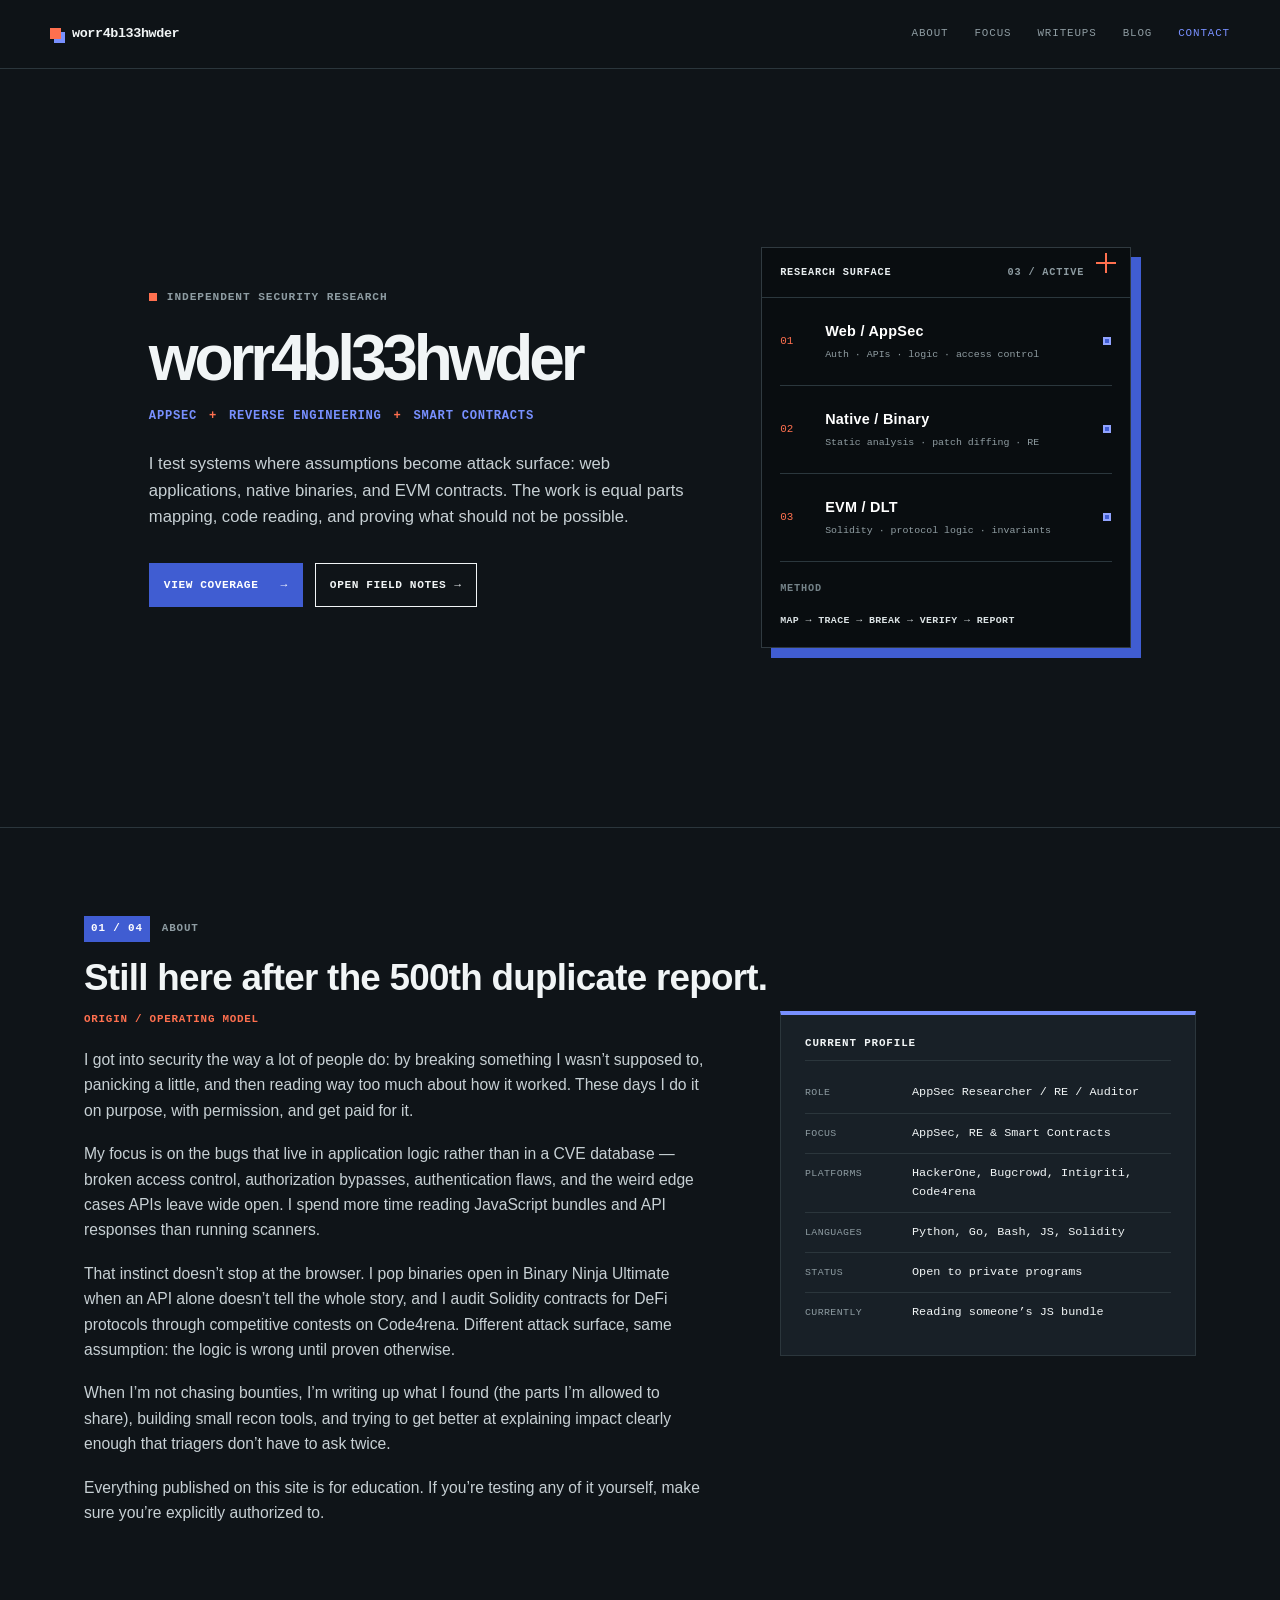
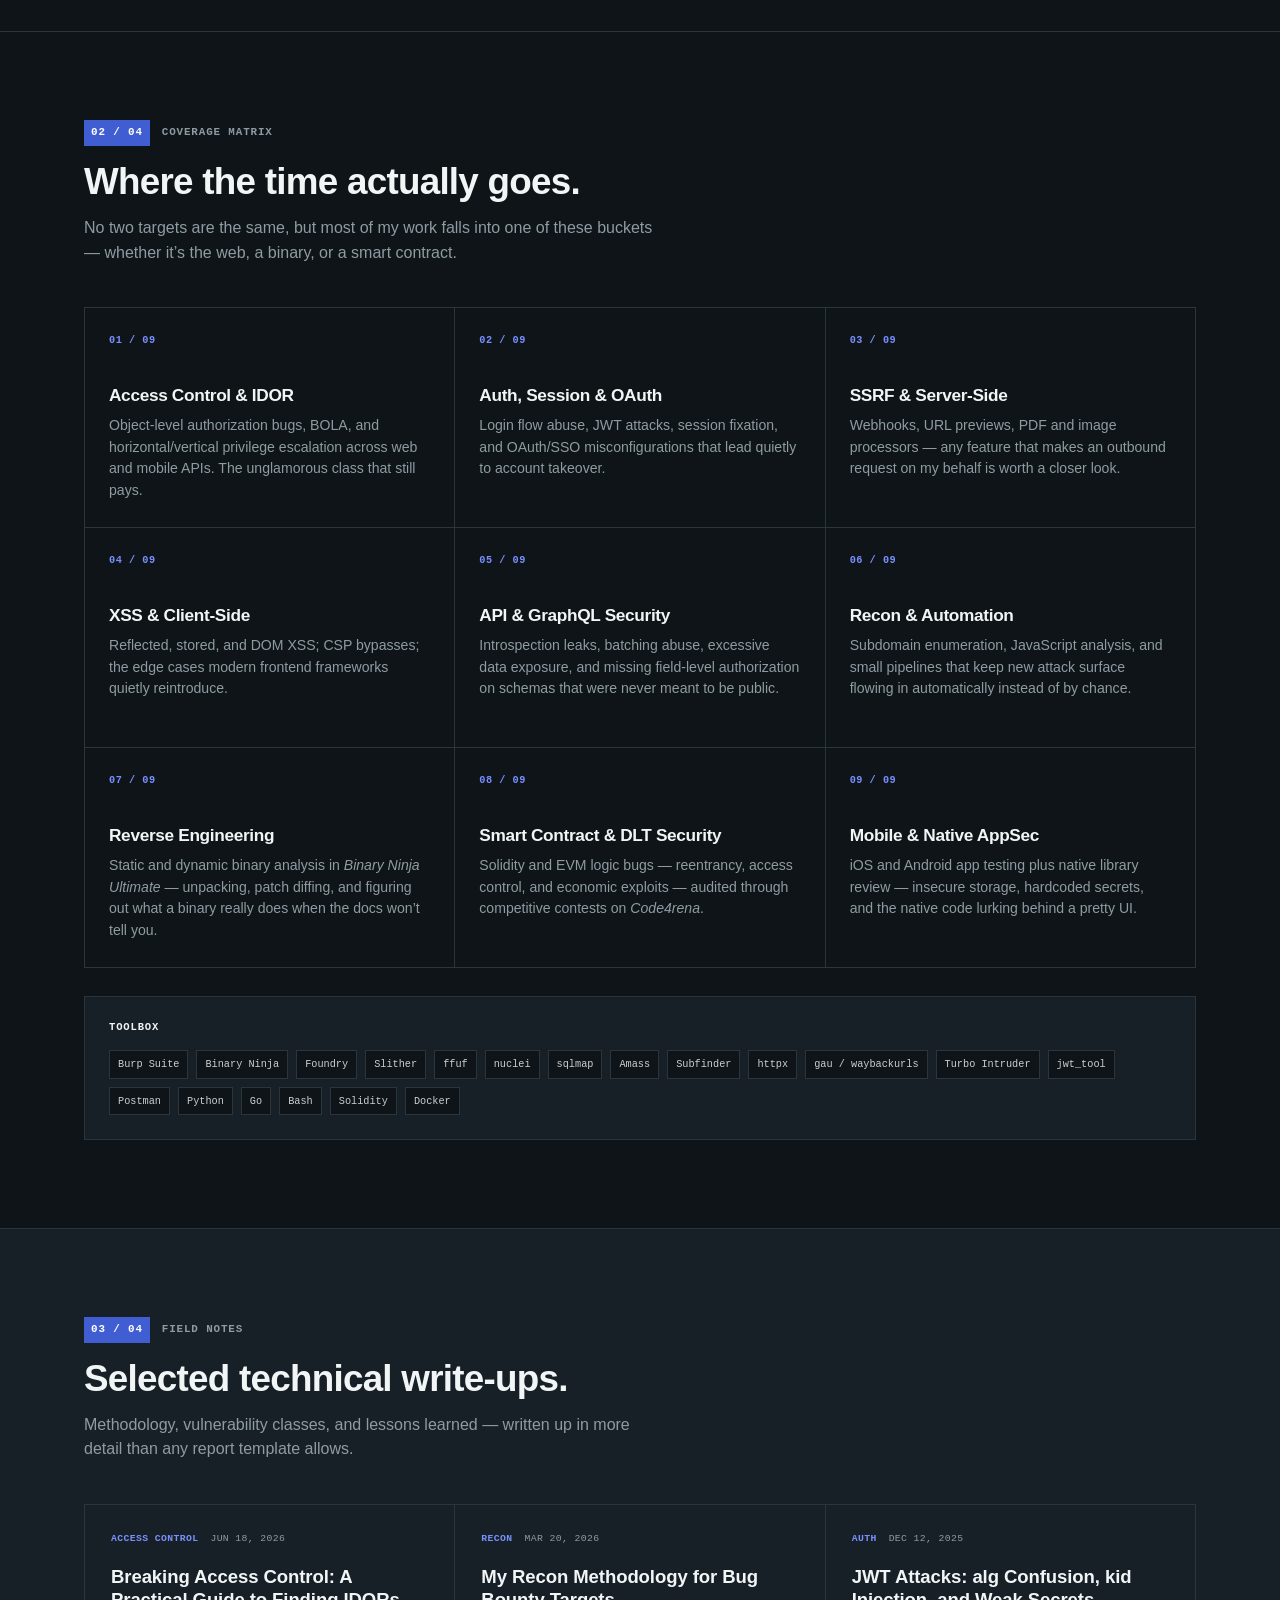
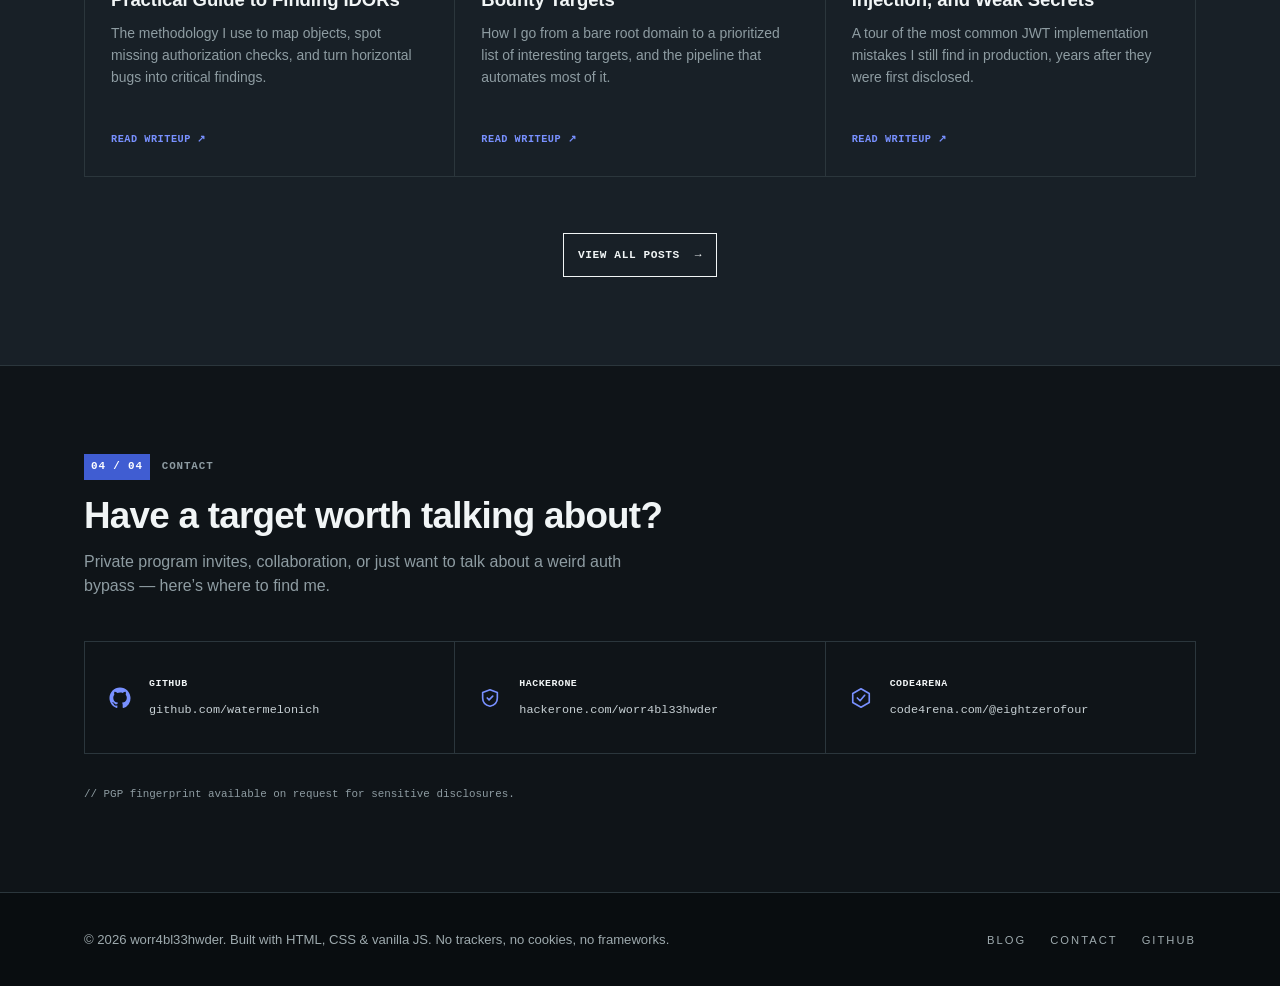
==== commit 65a18da6: "rebranded" ====
--- a/index.html
+++ b/index.html
@@ -31,48 +31,56 @@
     <!-- ================= HERO ================= -->
     <section class="hero">
       <div class="container hero-grid">
-        <div>
-          <span class="hero-tag reveal">// appsec &middot; reverse engineering &middot; smart contract audits</span>
-          <h1 class="reveal">Hi, I&rsquo;m <span class="grad">worr4bl33hwder</span>.<br />I break web apps, binaries, and smart contracts for a living.</h1>
-          <p class="lead reveal">Application security researcher and bug bounty hunter &mdash; breaking web apps, reverse engineering binaries in Binary Ninja Ultimate, and auditing smart contracts for the logic bugs automated tools walk right past.</p>
+        <div class="hero-copy">
+          <span class="hero-tag reveal">Independent security research</span>
+          <h1 class="reveal">worr4bl33hwder</h1>
+          <p class="hero-role reveal">AppSec <span>+</span> Reverse Engineering <span>+</span> Smart Contracts</p>
+          <p class="lead reveal">I test systems where assumptions become attack surface: web applications, native binaries, and EVM contracts. The work is equal parts mapping, code reading, and proving what should not be possible.</p>
           <div class="btn-row reveal">
-            <a href="blog/index.html" class="btn btn-primary">Read the Blog</a>
-            <a href="#contact" class="btn btn-outline">Get In Touch</a>
-          </div>
-        </div>
-
-        <div class="reveal">
-          <div class="terminal" id="hero-terminal">
-            <div class="terminal-bar">
-              <span class="dot dot-red"></span><span class="dot dot-amber"></span><span class="dot dot-green"></span>
-              <span class="terminal-title">worr4bl33hwder@bugbounty:~</span>
-            </div>
-            <div class="terminal-body" id="terminal-body">
-              <p><span class="prompt">$</span>whoami</p>
-              <p class="output">worr4bl33hwder</p>
-              <p><span class="prompt">$</span>cat role.txt</p>
-              <p class="output"><span id="typed-role"></span><span class="cursor-blink">_</span></p>
-              <p class="terminal-hint"># type <strong>help</strong> and hit enter</p>
-              <div id="terminal-log"></div>
-              <p class="terminal-input-row">
-                <span class="prompt">$</span>
-                <input type="text" id="terminal-input" autocomplete="off" spellcheck="false" aria-label="Terminal command input" />
-              </p>
-            </div>
-          </div>
-        </div>
+            <a href="#focus" class="btn btn-primary">View coverage</a>
+            <a href="blog/index.html" class="btn btn-outline">Open field notes</a>
+          </div>
+        </div>
+
+        <aside class="scope-map reveal" aria-label="Research coverage map">
+          <header class="scope-head">
+            <span>Research surface</span>
+            <span class="scope-index">03 / active</span>
+          </header>
+          <div class="scope-rows">
+            <div class="scope-row">
+              <span class="scope-code">01</span>
+              <div><strong>Web / AppSec</strong><span>Auth &middot; APIs &middot; logic &middot; access control</span></div>
+              <i aria-hidden="true"></i>
+            </div>
+            <div class="scope-row">
+              <span class="scope-code">02</span>
+              <div><strong>Native / Binary</strong><span>Static analysis &middot; patch diffing &middot; RE</span></div>
+              <i aria-hidden="true"></i>
+            </div>
+            <div class="scope-row">
+              <span class="scope-code">03</span>
+              <div><strong>EVM / DLT</strong><span>Solidity &middot; protocol logic &middot; invariants</span></div>
+              <i aria-hidden="true"></i>
+            </div>
+          </div>
+          <footer class="scope-foot">
+            <span>Method</span>
+            <strong>MAP &rarr; TRACE &rarr; BREAK &rarr; VERIFY &rarr; REPORT</strong>
+          </footer>
+        </aside>
       </div>
     </section>
 
     <!-- ================= ABOUT ================= -->
     <section id="about">
       <div class="container">
-        <span class="eyebrow reveal">about</span>
+        <span class="eyebrow reveal"><span class="part">01 / 04</span>About</span>
         <h2 class="section-heading reveal">Still here after the 500th duplicate report.</h2>
 
         <div class="about-grid">
           <div class="reveal">
-            <p class="lead-line">$ cat about.txt</p>
+            <p class="lead-line">Origin / operating model</p>
             <p>I got into security the way a lot of people do: by breaking something I wasn&rsquo;t supposed to, panicking a little, and then reading way too much about how it worked. These days I do it on purpose, with permission, and get paid for it.</p>
             <p>My focus is on the bugs that live in application logic rather than in a CVE database &mdash; broken access control, authorization bypasses, authentication flaws, and the weird edge cases APIs leave wide open. I spend more time reading JavaScript bundles and API responses than running scanners.</p>
             <p>That instinct doesn&rsquo;t stop at the browser. I pop binaries open in Binary Ninja Ultimate when an API alone doesn&rsquo;t tell the whole story, and I audit Solidity contracts for DeFi protocols through competitive contests on Code4rena. Different attack surface, same assumption: the logic is wrong until proven otherwise.</p>
@@ -81,7 +89,7 @@
           </div>
 
           <div class="file-card reveal">
-            <h3>~/profile.json</h3>
+            <h3>Current profile</h3>
             <ul>
               <li><span>role</span><span>AppSec Researcher / RE / Auditor</span></li>
               <li><span>focus</span><span>AppSec, RE &amp; Smart Contracts</span></li>
@@ -98,70 +106,91 @@
     <!-- ================= FOCUS AREAS ================= -->
     <section id="focus">
       <div class="container">
-        <span class="eyebrow reveal">focus areas</span>
-        <h2 class="section-heading reveal">What I actually spend my time on</h2>
-        <p class="section-sub reveal">No two targets are the same, but most of my work falls into one of these buckets &mdash; web, binaries, or smart contracts.</p>
+        <span class="eyebrow reveal"><span class="part">02 / 04</span>Coverage Matrix</span>
+        <h2 class="section-heading reveal">Where the time actually goes.</h2>
+        <p class="section-sub reveal">No two targets are the same, but most of my work falls into one of these buckets &mdash; whether it&rsquo;s the web, a binary, or a smart contract.</p>
 
         <div class="card-grid">
           <div class="card reveal">
-            <svg class="icon" viewBox="0 0 24 24" fill="none" stroke="currentColor" stroke-width="1.8" stroke-linecap="round" stroke-linejoin="round"><rect x="4" y="11" width="16" height="9" rx="2"/><path d="M7 11V7a5 5 0 0 1 9-3"/></svg>
-            <h3>Access Control &amp; IDOR</h3>
-            <p>Object-level authorization bugs, BOLA, and horizontal/vertical privilege escalation across web and mobile APIs.</p>
-          </div>
-
-          <div class="card reveal">
-            <svg class="icon" viewBox="0 0 24 24" fill="none" stroke="currentColor" stroke-width="1.8" stroke-linecap="round" stroke-linejoin="round"><rect x="4" y="11" width="16" height="9" rx="2"/><path d="M7 11V7a5 5 0 0 1 10 0v4"/></svg>
-            <h3>Auth, Session &amp; OAuth</h3>
-            <p>Login flow abuse, JWT attacks, session fixation, and OAuth/SSO misconfigurations that lead to account takeover.</p>
-          </div>
-
-          <div class="card reveal">
-            <svg class="icon" viewBox="0 0 24 24" fill="none" stroke="currentColor" stroke-width="1.8" stroke-linecap="round" stroke-linejoin="round"><rect x="3" y="4" width="18" height="6" rx="1.5"/><rect x="3" y="14" width="18" height="6" rx="1.5"/><line x1="7" y1="7" x2="7.01" y2="7"/><line x1="7" y1="17" x2="7.01" y2="17"/></svg>
-            <h3>SSRF &amp; Server-Side</h3>
-            <p>Webhooks, URL previews, PDF/image processors, and anything that makes an outbound request on my behalf.</p>
-          </div>
-
-          <div class="card reveal">
-            <svg class="icon" viewBox="0 0 24 24" fill="none" stroke="currentColor" stroke-width="1.8" stroke-linecap="round" stroke-linejoin="round"><polyline points="8 6 2 12 8 18"/><polyline points="16 6 22 12 16 18"/></svg>
-            <h3>XSS &amp; Client-Side</h3>
-            <p>Reflected/stored/DOM XSS, CSP bypasses, and the fun edge cases introduced by modern frontend frameworks.</p>
-          </div>
-
-          <div class="card reveal">
-            <svg class="icon" viewBox="0 0 24 24" fill="none" stroke="currentColor" stroke-width="1.8" stroke-linecap="round" stroke-linejoin="round"><path d="M8 3H7a2 2 0 0 0-2 2v4a2 2 0 0 1-2 2 2 2 0 0 1 2 2v4a2 2 0 0 0 2 2h1"/><path d="M16 3h1a2 2 0 0 1 2 2v4a2 2 0 0 0 2 2 2 2 0 0 0-2 2v4a2 2 0 0 1-2 2h-1"/></svg>
-            <h3>API &amp; GraphQL Security</h3>
-            <p>Introspection leaks, batching abuse, excessive data exposure, and missing field-level authorization.</p>
-          </div>
-
-          <div class="card reveal">
-            <svg class="icon" viewBox="0 0 24 24" fill="none" stroke="currentColor" stroke-width="1.8" stroke-linecap="round" stroke-linejoin="round"><rect x="3" y="4" width="18" height="16" rx="2"/><polyline points="7 9 11 12 7 15"/><line x1="12" y1="15" x2="17" y2="15"/></svg>
-            <h3>Recon &amp; Automation</h3>
-            <p>Subdomain enumeration, JS analysis, and small pipelines that keep new attack surface flowing in automatically.</p>
-          </div>
-
-          <div class="card reveal">
-            <svg class="icon" viewBox="0 0 24 24" fill="none" stroke="currentColor" stroke-width="1.8" stroke-linecap="round" stroke-linejoin="round"><rect x="7" y="7" width="10" height="10" rx="1.5"/><rect x="3" y="3" width="18" height="18" rx="2"/><line x1="9" y1="1" x2="9" y2="3"/><line x1="15" y1="1" x2="15" y2="3"/><line x1="9" y1="21" x2="9" y2="23"/><line x1="15" y1="21" x2="15" y2="23"/><line x1="1" y1="9" x2="3" y2="9"/><line x1="1" y1="15" x2="3" y2="15"/><line x1="21" y1="9" x2="23" y2="9"/><line x1="21" y1="15" x2="23" y2="15"/></svg>
-            <h3>Reverse Engineering</h3>
-            <p>Static and dynamic binary analysis in Binary Ninja Ultimate &mdash; unpacking, patch diffing, and figuring out what a binary actually does.</p>
-          </div>
-
-          <div class="card reveal">
-            <svg class="icon" viewBox="0 0 24 24" fill="none" stroke="currentColor" stroke-width="1.8" stroke-linecap="round" stroke-linejoin="round"><path d="M9 17H7A5 5 0 0 1 7 7h2"/><path d="M15 7h2a5 5 0 1 1 0 10h-2"/><line x1="8" y1="12" x2="16" y2="12"/></svg>
-            <h3>Smart Contract &amp; DLT Security</h3>
-            <p>Solidity/EVM logic bugs, reentrancy, access control, and economic exploits &mdash; audited through competitive contests on Code4rena.</p>
-          </div>
-
-          <div class="card reveal">
-            <svg class="icon" viewBox="0 0 24 24" fill="none" stroke="currentColor" stroke-width="1.8" stroke-linecap="round" stroke-linejoin="round"><rect x="6" y="2" width="12" height="20" rx="2"/><line x1="11" y1="18" x2="13" y2="18"/></svg>
-            <h3>Mobile &amp; Native AppSec</h3>
-            <p>iOS/Android app testing and native library review &mdash; insecure storage, hardcoded secrets, and the native code behind the UI.</p>
+            <span class="card-num">01 / 09</span>
+            <div>
+              <h3>Access Control &amp; IDOR</h3>
+              <p>Object-level authorization bugs, BOLA, and horizontal/vertical privilege escalation across web and mobile APIs. The unglamorous class that still pays.</p>
+            </div>
+          </div>
+
+          <div class="card reveal">
+            <span class="card-num">02 / 09</span>
+            <div>
+              <h3>Auth, Session &amp; OAuth</h3>
+              <p>Login flow abuse, JWT attacks, session fixation, and OAuth/SSO misconfigurations that lead quietly to account takeover.</p>
+            </div>
+          </div>
+
+          <div class="card reveal">
+            <span class="card-num">03 / 09</span>
+            <div>
+              <h3>SSRF &amp; Server-Side</h3>
+              <p>Webhooks, URL previews, PDF and image processors &mdash; any feature that makes an outbound request on my behalf is worth a closer look.</p>
+            </div>
+          </div>
+
+          <div class="card reveal">
+            <span class="card-num">04 / 09</span>
+            <div>
+              <h3>XSS &amp; Client-Side</h3>
+              <p>Reflected, stored, and DOM XSS; CSP bypasses; the edge cases modern frontend frameworks quietly reintroduce.</p>
+            </div>
+          </div>
+
+          <div class="card reveal">
+            <span class="card-num">05 / 09</span>
+            <div>
+              <h3>API &amp; GraphQL Security</h3>
+              <p>Introspection leaks, batching abuse, excessive data exposure, and missing field-level authorization on schemas that were never meant to be public.</p>
+            </div>
+          </div>
+
+          <div class="card reveal">
+            <span class="card-num">06 / 09</span>
+            <div>
+              <h3>Recon &amp; Automation</h3>
+              <p>Subdomain enumeration, JavaScript analysis, and small pipelines that keep new attack surface flowing in automatically instead of by chance.</p>
+            </div>
+          </div>
+
+          <div class="card reveal">
+            <span class="card-num">07 / 09</span>
+            <div>
+              <h3>Reverse Engineering</h3>
+              <p>Static and dynamic binary analysis in <em>Binary Ninja Ultimate</em> &mdash; unpacking, patch diffing, and figuring out what a binary really does when the docs won&rsquo;t tell you.</p>
+            </div>
+          </div>
+
+          <div class="card reveal">
+            <span class="card-num">08 / 09</span>
+            <div>
+              <h3>Smart Contract &amp; DLT Security</h3>
+              <p>Solidity and EVM logic bugs &mdash; reentrancy, access control, and economic exploits &mdash; audited through competitive contests on <em>Code4rena</em>.</p>
+            </div>
+          </div>
+
+          <div class="card reveal">
+            <span class="card-num">09 / 09</span>
+            <div>
+              <h3>Mobile &amp; Native AppSec</h3>
+              <p>iOS and Android app testing plus native library review &mdash; insecure storage, hardcoded secrets, and the native code lurking behind a pretty UI.</p>
+            </div>
           </div>
         </div>
 
         <div class="toolbox reveal">
-          <h3>~/toolbox</h3>
+          <h3>Toolbox</h3>
           <div class="tag-cloud">
             <span class="tag">Burp Suite</span>
+            <span class="tag">Binary Ninja</span>
+            <span class="tag">Foundry</span>
+            <span class="tag">Slither</span>
             <span class="tag">ffuf</span>
             <span class="tag">nuclei</span>
             <span class="tag">sqlmap</span>
@@ -175,11 +204,8 @@
             <span class="tag">Python</span>
             <span class="tag">Go</span>
             <span class="tag">Bash</span>
+            <span class="tag">Solidity</span>
             <span class="tag">Docker</span>
-            <span class="tag">Binary Ninja</span>
-            <span class="tag">Solidity</span>
-            <span class="tag">Slither</span>
-            <span class="tag">Foundry</span>
           </div>
         </div>
       </div>
@@ -188,9 +214,9 @@
     <!-- ================= FEATURED WRITEUPS ================= -->
     <section id="writeups" class="section-alt">
       <div class="container">
-        <span class="eyebrow reveal">writeups</span>
-        <h2 class="section-heading reveal">Featured from the blog</h2>
-        <p class="section-sub reveal">Methodology, bugs, and lessons learned &mdash; written up in more detail than any report template allows.</p>
+        <span class="eyebrow reveal"><span class="part">03 / 04</span>Field Notes</span>
+        <h2 class="section-heading reveal">Selected technical write-ups.</h2>
+        <p class="section-sub reveal">Methodology, vulnerability classes, and lessons learned &mdash; written up in more detail than any report template allows.</p>
 
         <div class="blog-grid">
           <a class="post-card reveal" href="blog/idor-access-control-guide.html">
@@ -224,7 +250,7 @@
     <!-- ================= CONTACT ================= -->
     <section id="contact">
       <div class="container">
-        <span class="eyebrow reveal">contact</span>
+        <span class="eyebrow reveal"><span class="part">04 / 04</span>Contact</span>
         <h2 class="section-heading reveal">Have a target worth talking about?</h2>
         <p class="section-sub reveal">Private program invites, collaboration, or just want to talk about a weird auth bypass &mdash; here&rsquo;s where to find me.</p>
 
@@ -245,7 +271,7 @@
           </a>
         </div>
 
-        <p class="pgp-note reveal"># PGP fingerprint available on request for sensitive disclosures.</p>
+        <p class="pgp-note reveal">// PGP fingerprint available on request for sensitive disclosures.</p>
       </div>
     </section>
   </main>
--- a/css/style.css
+++ b/css/style.css
@@ -1,136 +1,168 @@
 /* =========================================================
-   worr4bl33hwder — portfolio stylesheet
-   No frameworks, no CDN fonts, no trackers. Just CSS.
-   ========================================================= */
+  worr4bl33hwder — portfolio stylesheet
+  Technical atlas: cool utility palette, compact type,
+  coordinate labels, and schematic interface elements.
+  ========================================================= */
 
 /* ---------- Reset ---------- */
 *, *::before, *::after { box-sizing: border-box; }
-html, body, h1, h2, h3, h4, p, ul, ol, figure, blockquote { margin: 0; padding: 0; }
+html, body, h1, h2, h3, h4, h5, p, ul, ol, dl, dt, dd, figure, blockquote { margin: 0; padding: 0; }
 ul, ol { list-style: none; }
 img, svg { display: block; max-width: 100%; }
 a { color: inherit; text-decoration: none; }
 button, input { font: inherit; color: inherit; }
-button { cursor: pointer; background: none; border: none; }
+button { cursor: pointer; background: none; border: none; padding: 0; }
 
 /* ---------- Design tokens ---------- */
 :root {
-  --bg: #060a0b;
-  --bg-alt: #0a1012;
-  --surface: #0e1618;
-  --surface-2: #131d20;
-  --border: #1c2b2f;
-  --border-light: #26383d;
-
-  --text: #c8d3d5;
-  --text-dim: #7d9296;
-  --text-bright: #eef7f8;
-
-  --accent: #3ef2a4;
-  --accent-dark: #1fae78;
-  --accent-2: #38bdf8;
-  --accent-pink: #ff5c8a;
-  --accent-amber: #ffb454;
-  --danger: #ff5c5c;
-
-  --font-mono: ui-monospace, "JetBrains Mono", "SFMono-Regular", Menlo, Monaco, Consolas, monospace;
+  --paper: #f4efe1;
+  --paper-alt: #eee7d0;
+  --surface: #faf6ea;
+  --surface-2: #f0e9d3;
+
+  --ink: #1c1712;
+  --ink-body: #34302a;
+  --ink-muted: #7a7261;
+  --ink-faint: #a89f88;
+
+  --rule: #d6ccb0;
+  --rule-strong: #b0a586;
+
+  --accent: #a4413a;
+  --accent-dark: #7a2f2a;
+  --accent-warm: #b78730;
+
+  --font-serif: "Iowan Old Style", "Charter", "Palatino Linotype", Palatino, "Book Antiqua", Georgia, serif;
   --font-sans: -apple-system, BlinkMacSystemFont, "Segoe UI", Roboto, Helvetica, Arial, sans-serif;
-
-  --radius: 10px;
-  --radius-sm: 6px;
-  --container: 1120px;
-  --shadow-glow: 0 0 0 1px rgba(62, 242, 164, 0.15), 0 8px 30px rgba(0, 0, 0, 0.45);
-  --transition: 0.25s ease;
+  --font-mono: ui-monospace, "SFMono-Regular", Menlo, Monaco, Consolas, "JetBrains Mono", monospace;
+
+  --radius: 2px;
+  --container: 1080px;
+  --transition: 0.2s ease;
 }
 
 /* ---------- Base ---------- */
 html { scroll-behavior: smooth; }
 
 body {
-  background: var(--bg);
-  color: var(--text);
-  font-family: var(--font-sans);
-  font-size: 16px;
-  line-height: 1.6;
-  background-image:
-    radial-gradient(circle at 1px 1px, rgba(62, 242, 164, 0.06) 1px, transparent 0);
-  background-size: 28px 28px;
-}
-
-::selection { background: var(--accent); color: var(--bg); }
+  background: var(--paper);
+  color: var(--ink-body);
+  font-family: var(--font-serif);
+  font-size: 17px;
+  line-height: 1.65;
+  -webkit-font-smoothing: antialiased;
+  text-rendering: optimizeLegibility;
+}
+
+::selection { background: var(--accent); color: var(--paper); }
 
 ::-webkit-scrollbar { width: 10px; height: 10px; }
-::-webkit-scrollbar-track { background: var(--bg-alt); }
-::-webkit-scrollbar-thumb { background: var(--border-light); border-radius: 999px; }
-::-webkit-scrollbar-thumb:hover { background: var(--accent-dark); }
+::-webkit-scrollbar-track { background: var(--paper); }
+::-webkit-scrollbar-thumb { background: var(--rule-strong); border-radius: 0; }
+::-webkit-scrollbar-thumb:hover { background: var(--accent); }
 
 .container {
   max-width: var(--container);
   margin: 0 auto;
-  padding: 0 24px;
+  padding: 0 32px;
 }
 
 .skip-link {
   position: absolute;
   left: -999px;
   top: 0;
-  background: var(--accent);
-  color: var(--bg);
+  background: var(--ink);
+  color: var(--paper);
   padding: 10px 16px;
   z-index: 999;
-  border-radius: 0 0 8px 0;
-  font-family: var(--font-mono);
+  font-family: var(--font-sans);
+  font-size: 0.78rem;
+  letter-spacing: 0.14em;
+  text-transform: uppercase;
+  border-radius: 0;
+}
+.skip-link:focus { left: 0; }
+
+h1, h2, h3, h4, h5 {
+  font-family: var(--font-serif);
+  color: var(--ink);
   font-weight: 700;
-}
-.skip-link:focus { left: 0; }
-
-h1, h2, h3, h4 {
-  font-family: var(--font-mono);
-  color: var(--text-bright);
-  font-weight: 700;
-  line-height: 1.25;
+  line-height: 1.2;
+  letter-spacing: -0.01em;
 }
 
 .eyebrow {
-  display: inline-flex;
-  align-items: center;
-  gap: 8px;
-  font-family: var(--font-mono);
-  font-size: 0.8rem;
-  letter-spacing: 0.12em;
-  text-transform: uppercase;
+  display: inline-block;
+  font-family: var(--font-sans);
+  font-size: 0.72rem;
+  font-weight: 600;
+  letter-spacing: 0.22em;
+  text-transform: uppercase;
+  color: var(--ink-muted);
+  margin-bottom: 12px;
+}
+.eyebrow::before { content: none; }
+.eyebrow .part {
   color: var(--accent);
-}
-.eyebrow::before { content: "//"; color: var(--text-dim); }
-
-.section-heading { font-size: clamp(1.6rem, 3vw, 2.2rem); margin: 10px 0 14px; }
-.section-sub { color: var(--text-dim); max-width: 60ch; margin-bottom: 40px; }
-
-section { position: relative; padding: 96px 0; }
-.section-alt { background: var(--bg-alt); border-top: 1px solid var(--border); border-bottom: 1px solid var(--border); }
-
-/* ---------- Buttons ---------- */
+  margin-right: 10px;
+}
+
+.section-heading {
+  font-size: clamp(1.8rem, 3.4vw, 2.5rem);
+  margin: 4px 0 16px;
+  color: var(--ink);
+}
+.section-sub {
+  color: var(--ink-muted);
+  font-size: 1.08rem;
+  max-width: 62ch;
+  margin-bottom: 48px;
+  font-style: italic;
+  line-height: 1.55;
+}
+
+section {
+  position: relative;
+  padding: 96px 0;
+  border-bottom: 1px solid var(--rule);
+}
+.section-alt {
+  background: var(--paper-alt);
+}
+
+/* ---------- Buttons / text-links ---------- */
 .btn {
   display: inline-flex;
   align-items: center;
   gap: 8px;
-  font-family: var(--font-mono);
-  font-weight: 700;
-  font-size: 0.95rem;
-  padding: 12px 22px;
-  border-radius: var(--radius-sm);
-  border: 1px solid transparent;
-  transition: transform var(--transition), box-shadow var(--transition), background var(--transition), color var(--transition), border-color var(--transition);
+  font-family: var(--font-sans);
+  font-weight: 500;
+  font-size: 0.88rem;
+  letter-spacing: 0.06em;
+  padding: 8px 0;
+  border-radius: 0;
+  border: none;
+  border-bottom: 1px solid currentColor;
+  transition: color var(--transition), border-color var(--transition), gap var(--transition);
+  color: var(--ink);
   white-space: nowrap;
-}
-.btn:hover { transform: translateY(-2px); }
-
-.btn-primary { background: var(--accent); color: #04140d; }
-.btn-primary:hover { box-shadow: 0 0 0 1px var(--accent), 0 10px 30px rgba(62, 242, 164, 0.25); }
-
-.btn-outline { border-color: var(--border-light); color: var(--text-bright); }
-.btn-outline:hover { border-color: var(--accent); color: var(--accent); }
-
-.btn-row { display: flex; flex-wrap: wrap; gap: 14px; }
+  background: none;
+}
+.btn::after {
+  content: "→";
+  transition: transform var(--transition);
+  display: inline-block;
+}
+.btn:hover { transform: none; }
+.btn:hover::after { transform: translateX(4px); }
+
+.btn-primary { color: var(--accent); border-color: var(--accent); }
+.btn-primary:hover { color: var(--accent-dark); border-color: var(--accent-dark); box-shadow: none; }
+
+.btn-outline { color: var(--ink); }
+.btn-outline:hover { color: var(--accent); border-color: var(--accent); }
+
+.btn-row { display: flex; flex-wrap: wrap; gap: 28px; align-items: center; }
 
 /* ---------- Header / Nav ---------- */
 .site-header {
@@ -141,32 +173,66 @@
   transition: background var(--transition), border-color var(--transition), backdrop-filter var(--transition);
 }
 .site-header.scrolled {
-  background: rgba(6, 10, 11, 0.85);
-  backdrop-filter: blur(10px);
-  border-bottom-color: var(--border);
-}
-
-.nav-wrap { display: flex; align-items: center; justify-content: space-between; height: 72px; }
+  background: rgba(244, 239, 225, 0.92);
+  backdrop-filter: blur(8px);
+  border-bottom-color: var(--rule);
+}
+
+.nav-wrap {
+  display: flex;
+  align-items: baseline;
+  justify-content: space-between;
+  padding: 22px 0;
+}
 
 .brand {
-  font-family: var(--font-mono);
+  font-family: var(--font-serif);
   font-weight: 700;
-  color: var(--text-bright);
-  font-size: 1rem;
-}
-.brand-prompt::before { content: "~/"; color: var(--accent); }
-
-.cursor-blink { animation: blink 1.1s step-end infinite; color: var(--accent); }
-@keyframes blink { 50% { opacity: 0; } }
-
-.nav-links { display: flex; align-items: center; gap: 28px; font-family: var(--font-mono); font-size: 0.9rem; }
-.nav-links a { position: relative; color: var(--text); padding: 6px 0; }
-.nav-links a::before { content: "$ "; color: var(--accent); opacity: 0; transition: opacity var(--transition); }
-.nav-links a:hover { color: var(--text-bright); }
-.nav-links a:hover::before { opacity: 1; }
-
-.nav-cta { border: 1px solid var(--border-light); border-radius: var(--radius-sm); padding: 8px 14px !important; }
-.nav-cta:hover { border-color: var(--accent); color: var(--accent) !important; }
+  color: var(--ink);
+  font-size: 1.1rem;
+  letter-spacing: -0.01em;
+  font-style: italic;
+}
+.brand-prompt::before { content: none; }
+.cursor-blink { display: none; }
+
+.nav-links {
+  display: flex;
+  align-items: center;
+  gap: 30px;
+  font-family: var(--font-sans);
+  font-size: 0.74rem;
+  letter-spacing: 0.18em;
+  text-transform: uppercase;
+  color: var(--ink-muted);
+}
+.nav-links a {
+  position: relative;
+  color: var(--ink-muted);
+  padding: 4px 0;
+  transition: color var(--transition);
+}
+.nav-links a::before { content: none; }
+.nav-links a::after {
+  content: "";
+  position: absolute;
+  left: 0; right: 0;
+  bottom: 0;
+  height: 1px;
+  background: var(--accent);
+  transform: scaleX(0);
+  transform-origin: left;
+  transition: transform var(--transition);
+}
+.nav-links a:hover { color: var(--ink); }
+.nav-links a:hover::after { transform: scaleX(1); }
+.nav-cta {
+  border: none !important;
+  padding: 4px 0 !important;
+  color: var(--accent) !important;
+  border-radius: 0 !important;
+}
+.nav-cta:hover { color: var(--accent-dark) !important; }
 
 .nav-toggle {
   display: none;
@@ -174,404 +240,650 @@
   gap: 5px;
   padding: 8px;
 }
-.nav-toggle span { width: 22px; height: 2px; background: var(--text-bright); border-radius: 2px; transition: transform var(--transition), opacity var(--transition); }
-.nav-toggle.active span:nth-child(1) { transform: translateY(7px) rotate(45deg); }
+.nav-toggle span {
+  width: 22px;
+  height: 1.5px;
+  background: var(--ink);
+  border-radius: 0;
+  transition: transform var(--transition), opacity var(--transition);
+}
+.nav-toggle.active span:nth-child(1) { transform: translateY(6.5px) rotate(45deg); }
 .nav-toggle.active span:nth-child(2) { opacity: 0; }
-.nav-toggle.active span:nth-child(3) { transform: translateY(-7px) rotate(-45deg); }
+.nav-toggle.active span:nth-child(3) { transform: translateY(-6.5px) rotate(-45deg); }
 
 /* ---------- Hero ---------- */
 .hero {
-  min-height: 100vh;
+  min-height: 88vh;
   display: flex;
   align-items: center;
-  padding-top: 120px;
+  padding-top: 140px;
   padding-bottom: 80px;
+  border-bottom: 1px solid var(--rule);
 }
 
 .hero-grid {
   display: grid;
-  grid-template-columns: 1.1fr 1fr;
-  gap: 56px;
-  align-items: center;
+  grid-template-columns: 1.25fr 1fr;
+  gap: 72px;
+  align-items: start;
 }
 
 .hero-tag {
-  font-family: var(--font-mono);
+  font-family: var(--font-sans);
+  color: var(--ink-muted);
+  font-size: 0.74rem;
+  letter-spacing: 0.22em;
+  text-transform: uppercase;
+  margin-bottom: 26px;
+  display: block;
+  font-weight: 500;
+}
+
+.hero h1 {
+  font-size: clamp(2.1rem, 4.6vw, 3.2rem);
+  line-height: 1.12;
+  margin-bottom: 26px;
+  letter-spacing: -0.015em;
+  color: var(--ink);
+}
+.hero h1 .grad {
+  background: none;
+  -webkit-background-clip: initial;
+  background-clip: initial;
   color: var(--accent);
-  font-size: 0.9rem;
-  letter-spacing: 0.08em;
-  margin-bottom: 18px;
-  display: inline-block;
-}
-
-.hero h1 {
-  font-size: clamp(2.1rem, 5vw, 3.4rem);
-  margin-bottom: 20px;
-}
-.hero h1 .grad {
-  background: linear-gradient(90deg, var(--accent), var(--accent-2));
-  -webkit-background-clip: text;
-  background-clip: text;
-  color: transparent;
-}
-
-.hero p.lead { color: var(--text-dim); font-size: 1.05rem; max-width: 52ch; margin-bottom: 32px; }
-
-.hero-stats {
-  display: flex;
-  gap: 32px;
-  margin-top: 48px;
-  flex-wrap: wrap;
-}
-.hero-stats div { font-family: var(--font-mono); }
-.hero-stats strong { display: block; font-size: 1.4rem; color: var(--text-bright); }
-.hero-stats span { font-size: 0.78rem; color: var(--text-dim); text-transform: uppercase; letter-spacing: 0.06em; }
-
-/* ---------- Terminal widget ---------- */
-.terminal {
-  background: var(--surface);
-  border: 1px solid var(--border-light);
-  border-radius: var(--radius);
-  overflow: hidden;
-  box-shadow: var(--shadow-glow);
-}
-
-.terminal-bar {
-  display: flex;
-  align-items: center;
-  gap: 8px;
-  padding: 12px 14px;
-  background: var(--surface-2);
-  border-bottom: 1px solid var(--border);
-}
-.dot { width: 11px; height: 11px; border-radius: 50%; display: inline-block; }
-.dot-red { background: #ff5f57; }
-.dot-amber { background: #febc2e; }
-.dot-green { background: #28c840; }
-.terminal-title { margin-left: 10px; font-family: var(--font-mono); font-size: 0.78rem; color: var(--text-dim); }
-
-.terminal-body {
-  padding: 20px 22px 18px;
-  font-family: var(--font-mono);
-  font-size: 0.88rem;
-  min-height: 300px;
-}
-.terminal-body p { margin-bottom: 8px; word-wrap: break-word; }
-.terminal-body .prompt { color: var(--accent); margin-right: 6px; }
-.terminal-body .output { color: var(--text-dim); padding-left: 18px; }
-.terminal-hint { color: var(--text-dim); font-size: 0.78rem; margin: 14px 0 10px; opacity: 0.8; }
-.terminal-hint strong { color: var(--accent-amber); }
-
-#terminal-log p { color: var(--text-dim); white-space: pre-wrap; }
-#terminal-log .echoed { color: var(--text); }
-#terminal-log .echoed .prompt { color: var(--accent); }
-
-.terminal-input-row { display: flex; align-items: center; gap: 6px; margin-top: 6px; }
-.terminal-input-row input {
-  flex: 1;
-  background: transparent;
-  border: none;
-  outline: none;
-  color: var(--text-bright);
-  font-family: var(--font-mono);
-  font-size: 0.88rem;
-  caret-color: var(--accent);
+  font-style: italic;
+  font-weight: 700;
+}
+
+.hero p.lead {
+  color: var(--ink-body);
+  font-size: 1.1rem;
+  max-width: 54ch;
+  margin-bottom: 36px;
+  line-height: 1.6;
 }
 
 /* ---------- About ---------- */
 .about-grid {
   display: grid;
-  grid-template-columns: 1fr 1fr;
-  gap: 56px;
+  grid-template-columns: 1.4fr 1fr;
+  gap: 64px;
   align-items: start;
 }
-.about-grid p { margin-bottom: 16px; color: var(--text); }
-.about-grid .lead-line { color: var(--text-bright); font-size: 1.1rem; font-family: var(--font-mono); margin-bottom: 20px; }
+.about-grid p {
+  margin-bottom: 18px;
+  color: var(--ink-body);
+  font-size: 1.02rem;
+}
+.about-grid .lead-line {
+  color: var(--accent);
+  font-size: 0.74rem;
+  font-family: var(--font-sans);
+  letter-spacing: 0.2em;
+  text-transform: uppercase;
+  margin-bottom: 22px;
+  font-weight: 600;
+}
 
 .file-card {
   background: var(--surface);
-  border: 1px solid var(--border-light);
-  border-radius: var(--radius);
-  padding: 24px 26px;
-}
-.file-card h3 { font-size: 0.95rem; color: var(--accent); margin-bottom: 14px; }
-.file-card ul li { display: flex; justify-content: space-between; padding: 9px 0; border-bottom: 1px dashed var(--border); font-family: var(--font-mono); font-size: 0.85rem; }
+  border: 1px solid var(--rule);
+  border-radius: 0;
+  padding: 26px 28px;
+}
+.file-card h3 {
+  font-family: var(--font-sans);
+  font-size: 0.7rem;
+  letter-spacing: 0.2em;
+  text-transform: uppercase;
+  color: var(--ink-muted);
+  margin-bottom: 18px;
+  padding-bottom: 12px;
+  border-bottom: 1px solid var(--rule);
+  font-weight: 600;
+}
+.file-card ul li {
+  display: grid;
+  grid-template-columns: 110px 1fr;
+  gap: 14px;
+  padding: 9px 0;
+  border-bottom: 1px dotted var(--rule);
+  font-family: var(--font-mono);
+  font-size: 0.82rem;
+  align-items: baseline;
+}
 .file-card ul li:last-child { border-bottom: none; }
-.file-card ul li span:last-child { color: var(--text-dim); }
-
-/* ---------- Focus / skills cards ---------- */
+.file-card ul li span:first-child {
+  font-family: var(--font-sans);
+  color: var(--ink-muted);
+  text-transform: uppercase;
+  letter-spacing: 0.14em;
+  font-size: 0.66rem;
+  font-weight: 500;
+}
+.file-card ul li span:last-child {
+  color: var(--ink);
+}
+
+/* ---------- Focus / manifest ---------- */
 .card-grid {
+  display: block;
+  border-top: 1px solid var(--rule);
+}
+.card {
   display: grid;
-  grid-template-columns: repeat(3, 1fr);
-  gap: 24px;
-}
-
-.card {
-  background: var(--surface);
-  border: 1px solid var(--border);
-  border-radius: var(--radius);
-  padding: 28px;
-  transition: transform var(--transition), border-color var(--transition), box-shadow var(--transition);
-}
-.card:hover { transform: translateY(-6px); border-color: var(--accent-dark); box-shadow: var(--shadow-glow); }
-
-.card .icon { width: 40px; height: 40px; color: var(--accent); margin-bottom: 16px; }
-.card h3 { font-size: 1.05rem; margin-bottom: 10px; }
-.card p { color: var(--text-dim); font-size: 0.92rem; }
-
-.toolbox { margin-top: 56px; }
-.toolbox h3 { font-family: var(--font-mono); font-size: 0.95rem; color: var(--text-bright); margin-bottom: 18px; }
-.tag-cloud { display: flex; flex-wrap: wrap; gap: 10px; }
+  grid-template-columns: 110px 1fr;
+  gap: 40px;
+  padding: 34px 4px;
+  border: none;
+  border-bottom: 1px solid var(--rule);
+  border-radius: 0;
+  background: transparent;
+  transition: background var(--transition);
+  align-items: start;
+}
+.card:hover {
+  background: linear-gradient(90deg, var(--surface-2) 0%, transparent 70%);
+  transform: none;
+  border-color: var(--rule);
+  box-shadow: none;
+}
+.card .icon { display: none; }
+.card .card-num {
+  font-family: var(--font-sans);
+  font-size: 0.72rem;
+  letter-spacing: 0.18em;
+  text-transform: uppercase;
+  color: var(--ink-faint);
+  padding-top: 4px;
+  font-weight: 600;
+}
+.card h3 {
+  font-family: var(--font-serif);
+  font-size: 1.35rem;
+  margin-bottom: 8px;
+  color: var(--ink);
+  letter-spacing: -0.01em;
+}
+.card p {
+  color: var(--ink-body);
+  font-size: 1rem;
+  max-width: 66ch;
+}
+
+.toolbox {
+  margin-top: 56px;
+  padding-top: 30px;
+  border-top: 1px solid var(--rule);
+}
+.toolbox h3 {
+  font-family: var(--font-sans);
+  font-size: 0.7rem;
+  letter-spacing: 0.22em;
+  text-transform: uppercase;
+  color: var(--ink-muted);
+  margin-bottom: 20px;
+  font-weight: 600;
+}
+.tag-cloud {
+  display: flex;
+  flex-wrap: wrap;
+  gap: 6px 18px;
+  font-family: var(--font-mono);
+  font-size: 0.88rem;
+  color: var(--ink);
+  align-items: baseline;
+}
 .tag {
-  font-family: var(--font-mono);
-  font-size: 0.8rem;
-  color: var(--accent);
-  background: var(--surface-2);
-  border: 1px solid var(--border);
-  padding: 6px 12px;
-  border-radius: 999px;
-}
-
-/* ---------- Stats ---------- */
-.stats-grid {
-  display: grid;
-  grid-template-columns: repeat(4, 1fr);
-  gap: 24px;
-}
-.stat-card {
-  text-align: center;
-  padding: 32px 16px;
-  border: 1px solid var(--border);
-  border-radius: var(--radius);
-  background: var(--surface);
-}
-.stat-card strong {
-  display: block;
-  font-family: var(--font-mono);
-  font-size: clamp(1.8rem, 3vw, 2.4rem);
-  color: var(--accent);
-  margin-bottom: 8px;
-}
-.stat-card span { color: var(--text-dim); font-size: 0.82rem; text-transform: uppercase; letter-spacing: 0.06em; }
-
-/* ---------- Writeups / Blog cards ---------- */
+  position: relative;
+  font-family: var(--font-mono);
+  font-size: 0.86rem;
+  color: var(--ink);
+  background: none;
+  border: none;
+  padding: 0;
+  border-radius: 0;
+}
+.tag:not(:last-child)::after {
+  content: "·";
+  margin-left: 18px;
+  color: var(--ink-faint);
+}
+
+/* ---------- Writeups / blog cards ---------- */
 .blog-grid {
   display: grid;
   grid-template-columns: repeat(3, 1fr);
-  gap: 24px;
-}
-
+  gap: 0;
+  border-top: 1px solid var(--rule);
+  border-left: 1px solid var(--rule);
+}
 .post-card {
   display: flex;
   flex-direction: column;
+  background: transparent;
+  border: none;
+  border-right: 1px solid var(--rule);
+  border-bottom: 1px solid var(--rule);
+  border-radius: 0;
+  padding: 32px 28px;
+  transition: background var(--transition);
+  height: auto;
+  min-height: 240px;
+}
+.post-card:hover {
   background: var(--surface);
-  border: 1px solid var(--border);
-  border-radius: var(--radius);
-  padding: 26px;
-  transition: transform var(--transition), border-color var(--transition), box-shadow var(--transition);
-  height: 100%;
-}
-.post-card:hover { transform: translateY(-6px); border-color: var(--accent-dark); box-shadow: var(--shadow-glow); }
-
-.post-meta { display: flex; gap: 10px; align-items: center; font-family: var(--font-mono); font-size: 0.75rem; color: var(--text-dim); margin-bottom: 14px; }
+  transform: none;
+  border-color: var(--rule);
+  box-shadow: none;
+}
+.post-meta {
+  display: flex;
+  gap: 12px;
+  align-items: baseline;
+  font-family: var(--font-sans);
+  font-size: 0.7rem;
+  color: var(--ink-muted);
+  letter-spacing: 0.14em;
+  text-transform: uppercase;
+  margin-bottom: 18px;
+  flex-wrap: wrap;
+}
 .post-meta .tag-pill { color: var(--accent); }
 
-.post-card h3 { font-size: 1.08rem; margin-bottom: 10px; }
-.post-card p { color: var(--text-dim); font-size: 0.92rem; margin-bottom: 18px; flex-grow: 1; }
-
-.read-more { font-family: var(--font-mono); color: var(--accent); font-size: 0.85rem; font-weight: 700; }
-.read-more::after { content: " →"; transition: margin var(--transition); }
-.post-card:hover .read-more::after { margin-left: 4px; }
+.post-card h3 {
+  font-family: var(--font-serif);
+  font-size: 1.28rem;
+  line-height: 1.24;
+  margin-bottom: 12px;
+  color: var(--ink);
+  letter-spacing: -0.005em;
+}
+.post-card p {
+  color: var(--ink-body);
+  font-size: 0.98rem;
+  margin-bottom: 22px;
+  flex-grow: 1;
+}
+
+.read-more {
+  font-family: var(--font-sans);
+  color: var(--accent);
+  font-size: 0.74rem;
+  font-weight: 600;
+  letter-spacing: 0.18em;
+  text-transform: uppercase;
+  border-bottom: 1px solid var(--accent);
+  padding-bottom: 3px;
+  align-self: flex-start;
+  transition: color var(--transition), border-color var(--transition);
+}
+.read-more::after { content: ""; }
+.post-card:hover .read-more { color: var(--accent-dark); border-color: var(--accent-dark); }
 
 .tag-pill {
   display: inline-block;
-  font-family: var(--font-mono);
-  font-size: 0.72rem;
-  padding: 3px 9px;
-  border-radius: 999px;
-  border: 1px solid var(--border);
-  background: var(--surface-2);
-  color: var(--text-dim);
-}
-
-.section-footer-link { text-align: center; margin-top: 44px; }
-
-/* ---------- Blog index (search/filter) ---------- */
-.blog-hero { padding: 150px 0 40px; }
+  font-family: var(--font-sans);
+  font-size: 0.68rem;
+  letter-spacing: 0.16em;
+  text-transform: uppercase;
+  color: var(--accent);
+  background: none;
+  border: none;
+  padding: 0;
+  border-radius: 0;
+  font-weight: 700;
+}
+
+.section-footer-link {
+  text-align: center;
+  margin-top: 48px;
+  padding-top: 8px;
+}
+
+/* ---------- Blog index (search / filter) ---------- */
+.blog-hero {
+  padding: 160px 0 40px;
+  border-bottom: 1px solid var(--rule);
+}
 .blog-toolbar {
   display: flex;
   flex-wrap: wrap;
-  gap: 16px;
+  gap: 20px 40px;
   align-items: center;
   justify-content: space-between;
-  margin-bottom: 40px;
-  padding-bottom: 28px;
-  border-bottom: 1px solid var(--border);
+  padding: 24px 0 28px;
+  border-bottom: 1px solid var(--rule);
+  margin-bottom: 0;
 }
 .search-box {
   display: flex;
   align-items: center;
   gap: 10px;
-  background: var(--surface);
-  border: 1px solid var(--border-light);
-  border-radius: var(--radius-sm);
-  padding: 10px 16px;
-  min-width: 280px;
-}
-.search-box svg { width: 16px; height: 16px; color: var(--text-dim); flex-shrink: 0; }
-.search-box input { background: transparent; border: none; outline: none; color: var(--text-bright); font-family: var(--font-mono); font-size: 0.88rem; width: 100%; }
-
-.filter-bar { display: flex; flex-wrap: wrap; gap: 10px; }
+  background: transparent;
+  border: none;
+  border-bottom: 1px solid var(--rule-strong);
+  border-radius: 0;
+  padding: 6px 0;
+  min-width: 260px;
+}
+.search-box svg { width: 15px; height: 15px; color: var(--ink-muted); flex-shrink: 0; }
+.search-box input {
+  background: transparent;
+  border: none;
+  outline: none;
+  color: var(--ink);
+  font-family: var(--font-mono);
+  font-size: 0.86rem;
+  width: 100%;
+}
+.search-box input::placeholder { color: var(--ink-faint); }
+
+.filter-bar {
+  display: flex;
+  flex-wrap: wrap;
+  gap: 4px 24px;
+  align-items: baseline;
+}
 .filter-btn {
-  font-family: var(--font-mono);
-  font-size: 0.78rem;
-  padding: 7px 14px;
-  border-radius: 999px;
-  border: 1px solid var(--border);
-  color: var(--text-dim);
-  background: var(--surface);
-  transition: all var(--transition);
-}
-.filter-btn:hover { color: var(--text-bright); border-color: var(--border-light); }
-.filter-btn.active { color: var(--bg); background: var(--accent); border-color: var(--accent); }
-
-.no-results { display: none; text-align: center; padding: 60px 0; color: var(--text-dim); font-family: var(--font-mono); }
+  font-family: var(--font-sans);
+  font-size: 0.72rem;
+  padding: 4px 0;
+  border-radius: 0;
+  border: none;
+  color: var(--ink-muted);
+  background: none;
+  letter-spacing: 0.16em;
+  text-transform: uppercase;
+  font-weight: 500;
+  transition: color var(--transition);
+  position: relative;
+}
+.filter-btn:hover { color: var(--ink); border-color: transparent; }
+.filter-btn.active {
+  color: var(--accent);
+  background: none;
+  border-color: transparent;
+}
+.filter-btn.active::after {
+  content: "";
+  position: absolute;
+  left: 0; right: 0;
+  bottom: -1px;
+  height: 1.5px;
+  background: var(--accent);
+}
+
+.no-results {
+  display: none;
+  text-align: center;
+  padding: 80px 0;
+  color: var(--ink-muted);
+  font-family: var(--font-serif);
+  font-style: italic;
+  font-size: 1.05rem;
+}
 .no-results.visible { display: block; }
 
 /* ---------- Article (blog post) ---------- */
-.post-header { padding: 150px 0 40px; border-bottom: 1px solid var(--border); }
-.post-header .post-meta { margin-bottom: 20px; }
-.post-header h1 { font-size: clamp(1.8rem, 4vw, 2.6rem); margin-bottom: 18px; }
-.post-header .lead { color: var(--text-dim); font-size: 1.05rem; max-width: 70ch; }
-
-.post-body { padding: 56px 0; }
+.post-header {
+  padding: 160px 0 44px;
+  border-bottom: 1px solid var(--rule);
+}
+.post-header .post-meta { margin-bottom: 24px; }
+.post-header h1 {
+  font-size: clamp(2rem, 4.4vw, 2.9rem);
+  margin-bottom: 22px;
+  line-height: 1.12;
+  letter-spacing: -0.015em;
+}
+.post-header .lead {
+  color: var(--ink-muted);
+  font-size: 1.14rem;
+  max-width: 68ch;
+  font-style: italic;
+  line-height: 1.55;
+}
+
+.post-body { padding: 64px 0; }
 .article {
-  max-width: 74ch;
+  max-width: 68ch;
   margin: 0 auto;
-  font-size: 1.02rem;
-}
-.article h2 { font-size: 1.4rem; margin: 44px 0 18px; }
-.article h3 { font-size: 1.15rem; margin: 32px 0 14px; color: var(--accent); }
-.article p { margin-bottom: 18px; color: var(--text); }
-.article ul, .article ol { margin: 0 0 18px 22px; color: var(--text); }
+  font-size: 1.08rem;
+  line-height: 1.72;
+  color: var(--ink-body);
+}
+.article h2 {
+  font-family: var(--font-serif);
+  font-size: 1.55rem;
+  margin: 52px 0 18px;
+  padding-top: 22px;
+  border-top: 1px solid var(--rule);
+  color: var(--ink);
+  letter-spacing: -0.01em;
+}
+.article h3 {
+  font-family: var(--font-serif);
+  font-size: 1.2rem;
+  margin: 34px 0 14px;
+  color: var(--ink);
+  font-style: italic;
+}
+.article p { margin-bottom: 20px; color: var(--ink-body); }
+.article ul, .article ol { margin: 0 0 22px 24px; color: var(--ink-body); }
 .article ul { list-style: disc; }
 .article ol { list-style: decimal; }
 .article li { margin-bottom: 8px; }
-.article a { color: var(--accent-2); text-decoration: underline; text-underline-offset: 3px; }
-.article strong { color: var(--text-bright); }
+.article a {
+  color: var(--accent);
+  text-decoration: none;
+  border-bottom: 1px solid var(--accent);
+  padding-bottom: 1px;
+  text-underline-offset: 0;
+  transition: color var(--transition), border-color var(--transition);
+}
+.article a:hover { color: var(--accent-dark); border-color: var(--accent-dark); }
+.article strong { color: var(--ink); font-weight: 700; }
+.article em { font-style: italic; }
 
 .callout {
-  border: 1px solid var(--border-light);
-  border-left: 3px solid var(--accent);
+  border: none;
+  border-left: 2px solid var(--accent);
   background: var(--surface);
-  border-radius: var(--radius-sm);
-  padding: 18px 22px;
+  padding: 20px 24px;
+  margin: 30px 0;
+  font-size: 1rem;
+  border-radius: 0;
+  color: var(--ink-body);
+}
+.callout strong {
+  color: var(--accent);
+  display: block;
+  margin-bottom: 8px;
+  font-family: var(--font-sans);
+  font-size: 0.7rem;
+  text-transform: uppercase;
+  letter-spacing: 0.2em;
+  font-weight: 700;
+}
+.callout.warn { border-left-color: var(--accent-warm); }
+.callout.warn strong { color: var(--accent-warm); }
+.callout ul, .callout ol { color: var(--ink-body); }
+
+blockquote {
+  border-left: 2px solid var(--rule-strong);
+  padding-left: 22px;
+  color: var(--ink-muted);
+  font-style: italic;
   margin: 26px 0;
-  font-size: 0.95rem;
-}
-.callout strong { color: var(--accent); display: block; margin-bottom: 6px; font-family: var(--font-mono); font-size: 0.85rem; text-transform: uppercase; letter-spacing: 0.06em; }
-.callout.warn { border-left-color: var(--accent-amber); }
-.callout.warn strong { color: var(--accent-amber); }
-
-blockquote {
-  border-left: 3px solid var(--border-light);
-  padding-left: 18px;
-  color: var(--text-dim);
-  font-style: italic;
-  margin: 24px 0;
+  font-size: 1.05rem;
 }
 
 .article pre {
   position: relative;
-  background: var(--bg-alt);
-  border: 1px solid var(--border);
-  border-radius: var(--radius-sm);
-  padding: 18px 20px;
+  background: #241f18;
+  color: #ede4cd;
+  border: none;
+  border-left: 3px solid var(--accent);
+  border-radius: 0;
+  padding: 20px 24px;
   overflow-x: auto;
-  margin: 20px 0 26px;
-  font-size: 0.85rem;
-  line-height: 1.6;
+  margin: 24px 0 28px;
+  font-size: 0.86rem;
+  line-height: 1.65;
 }
 .article code {
   font-family: var(--font-mono);
   background: var(--surface-2);
   padding: 2px 6px;
-  border-radius: 4px;
-  font-size: 0.88em;
-  color: var(--accent);
-}
-.article pre code { background: none; padding: 0; color: var(--text); }
+  border-radius: 0;
+  font-size: 0.9em;
+  color: var(--accent-dark);
+}
+.article pre code {
+  background: none;
+  padding: 0;
+  color: #ede4cd;
+}
 
 .copy-btn {
   position: absolute;
-  top: 10px;
-  right: 10px;
-  font-family: var(--font-mono);
-  font-size: 0.7rem;
-  color: var(--text-dim);
-  border: 1px solid var(--border-light);
-  border-radius: 4px;
-  padding: 4px 9px;
-  background: var(--surface);
+  top: 8px;
+  right: 8px;
+  font-family: var(--font-sans);
+  font-size: 0.65rem;
+  letter-spacing: 0.18em;
+  text-transform: uppercase;
+  color: #b8ad91;
+  border: 1px solid #4a4238;
+  border-radius: 0;
+  padding: 4px 10px;
+  background: transparent;
   opacity: 0;
+  font-weight: 600;
   transition: opacity var(--transition), color var(--transition), border-color var(--transition);
 }
 .article pre:hover .copy-btn { opacity: 1; }
-.copy-btn:hover { color: var(--accent); border-color: var(--accent); }
+.copy-btn:hover { color: #ede4cd; border-color: #ede4cd; }
 .copy-btn.copied { color: var(--accent); border-color: var(--accent); opacity: 1; }
 
 .post-footer {
-  margin-top: 60px;
+  margin-top: 72px;
   padding-top: 32px;
-  border-top: 1px solid var(--border);
+  border-top: 1px solid var(--rule);
 }
 .post-nav {
   display: grid;
   grid-template-columns: 1fr 1fr;
-  gap: 20px;
+  gap: 40px;
   margin-top: 24px;
 }
 .post-nav a {
-  border: 1px solid var(--border);
-  border-radius: var(--radius-sm);
-  padding: 18px 20px;
+  border: none;
+  border-top: 1px solid var(--rule);
+  padding: 18px 0 0;
+  border-radius: 0;
   display: block;
-  transition: border-color var(--transition);
-}
-.post-nav a:hover { border-color: var(--accent-dark); }
-.post-nav span { display: block; font-family: var(--font-mono); font-size: 0.72rem; color: var(--text-dim); text-transform: uppercase; margin-bottom: 6px; }
+  transition: color var(--transition);
+}
+.post-nav a:hover { border-color: var(--rule); color: var(--accent); }
+.post-nav span {
+  display: block;
+  font-family: var(--font-sans);
+  font-size: 0.68rem;
+  color: var(--ink-muted);
+  text-transform: uppercase;
+  letter-spacing: 0.18em;
+  margin-bottom: 8px;
+  font-weight: 500;
+}
 .post-nav .next { text-align: right; }
-.post-nav .title { color: var(--text-bright); font-weight: 700; }
+.post-nav .title {
+  color: var(--ink);
+  font-family: var(--font-serif);
+  font-weight: 700;
+  font-size: 1.04rem;
+  letter-spacing: -0.005em;
+  text-transform: none;
+}
+.post-nav a:hover .title { color: var(--accent); }
 
 /* ---------- Contact ---------- */
 .contact-grid {
   display: grid;
   grid-template-columns: repeat(3, 1fr);
-  gap: 24px;
+  gap: 0;
+  border-top: 1px solid var(--rule);
+  border-left: 1px solid var(--rule);
 }
 .contact-card {
   display: flex;
   align-items: center;
-  gap: 16px;
+  gap: 18px;
+  background: transparent;
+  border: none;
+  border-right: 1px solid var(--rule);
+  border-bottom: 1px solid var(--rule);
+  border-radius: 0;
+  padding: 26px 28px;
+  transition: background var(--transition), color var(--transition);
+}
+.contact-card:hover {
   background: var(--surface);
-  border: 1px solid var(--border);
-  border-radius: var(--radius);
-  padding: 20px 22px;
-  transition: border-color var(--transition), transform var(--transition);
-}
-.contact-card:hover { border-color: var(--accent-dark); transform: translateY(-3px); }
+  transform: none;
+  border-color: var(--rule);
+}
 .contact-card .icon { width: 22px; height: 22px; color: var(--accent); flex-shrink: 0; }
-.contact-card strong { display: block; color: var(--text-bright); font-size: 0.95rem; }
-.contact-card span { color: var(--text-dim); font-size: 0.82rem; font-family: var(--font-mono); }
-
-.pgp-note { margin-top: 28px; color: var(--text-dim); font-size: 0.85rem; font-family: var(--font-mono); }
+.contact-card strong {
+  display: block;
+  color: var(--ink);
+  font-family: var(--font-sans);
+  font-size: 0.68rem;
+  letter-spacing: 0.18em;
+  text-transform: uppercase;
+  font-weight: 700;
+  margin-bottom: 4px;
+}
+.contact-card span {
+  color: var(--ink-body);
+  font-family: var(--font-mono);
+  font-size: 0.86rem;
+}
+
+.pgp-note {
+  margin-top: 32px;
+  color: var(--ink-muted);
+  font-size: 0.86rem;
+  font-family: var(--font-mono);
+}
 
 /* ---------- Footer ---------- */
-.site-footer { border-top: 1px solid var(--border); padding: 40px 0; }
-.footer-wrap { display: flex; justify-content: space-between; align-items: center; flex-wrap: wrap; gap: 16px; }
-.footer-wrap p { color: var(--text-dim); font-size: 0.82rem; font-family: var(--font-mono); }
-.footer-links { display: flex; gap: 20px; }
-.footer-links a { color: var(--text-dim); font-size: 0.82rem; font-family: var(--font-mono); transition: color var(--transition); }
+.site-footer {
+  border-top: 1px solid var(--rule);
+  padding: 36px 0;
+  background: var(--paper);
+}
+.footer-wrap {
+  display: flex;
+  justify-content: space-between;
+  align-items: baseline;
+  flex-wrap: wrap;
+  gap: 18px;
+}
+.footer-wrap p {
+  color: var(--ink-muted);
+  font-size: 0.82rem;
+  font-family: var(--font-sans);
+}
+.footer-links { display: flex; gap: 24px; }
+.footer-links a {
+  color: var(--ink-muted);
+  font-size: 0.7rem;
+  font-family: var(--font-sans);
+  letter-spacing: 0.18em;
+  text-transform: uppercase;
+  transition: color var(--transition);
+}
 .footer-links a:hover { color: var(--accent); }
 
 /* ---------- Back to top ---------- */
@@ -579,74 +891,82 @@
   position: fixed;
   bottom: 28px;
   right: 28px;
-  width: 44px;
-  height: 44px;
-  border-radius: 50%;
-  background: var(--surface);
-  border: 1px solid var(--border-light);
-  color: var(--accent);
+  width: 40px;
+  height: 40px;
+  border-radius: 0;
+  background: var(--paper);
+  border: 1px solid var(--ink);
+  color: var(--ink);
   display: flex;
   align-items: center;
   justify-content: center;
   opacity: 0;
   visibility: hidden;
   transform: translateY(10px);
-  transition: opacity var(--transition), transform var(--transition), visibility var(--transition);
+  transition: opacity var(--transition), transform var(--transition), visibility var(--transition), background var(--transition), color var(--transition);
   z-index: 90;
+  font-family: var(--font-sans);
+  font-size: 0.9rem;
 }
 .back-to-top.visible { opacity: 1; visibility: visible; transform: none; }
-.back-to-top:hover { border-color: var(--accent); }
+.back-to-top:hover { background: var(--ink); color: var(--paper); }
 
 /* ---------- Scroll reveal ---------- */
-.reveal { opacity: 0; transform: translateY(24px); transition: opacity 0.7s ease, transform 0.7s ease; }
+.reveal { opacity: 1; transform: translateY(14px); transition: transform 0.45s ease; }
 .reveal.visible { opacity: 1; transform: none; }
 
-/* ---------- Disclaimer banner ---------- */
+/* ---------- Disclaimer ---------- */
 .disclaimer {
-  font-family: var(--font-mono);
-  font-size: 0.78rem;
-  color: var(--text-dim);
+  font-family: var(--font-sans);
+  font-size: 0.82rem;
+  color: var(--ink-muted);
   background: var(--surface);
-  border: 1px solid var(--border);
-  border-radius: var(--radius-sm);
-  padding: 14px 18px;
+  border: none;
+  border-left: 2px solid var(--ink-faint);
+  border-radius: 0;
+  padding: 14px 20px;
   margin-bottom: 40px;
-}
-.disclaimer strong { color: var(--accent-amber); }
+  line-height: 1.55;
+}
+.disclaimer strong {
+  color: var(--ink);
+  font-family: var(--font-sans);
+  font-weight: 700;
+}
 
 /* ---------- Responsive ---------- */
 @media (max-width: 980px) {
-  .hero-grid { grid-template-columns: 1fr; }
-  .about-grid { grid-template-columns: 1fr; }
-  .card-grid { grid-template-columns: repeat(2, 1fr); }
-  .stats-grid { grid-template-columns: repeat(2, 1fr); }
+  .hero-grid { grid-template-columns: 1fr; gap: 48px; }
+  .about-grid { grid-template-columns: 1fr; gap: 40px; }
   .blog-grid { grid-template-columns: repeat(2, 1fr); }
-  .contact-grid { grid-template-columns: 1fr; }
+  .contact-grid { grid-template-columns: repeat(2, 1fr); }
 }
 
 @media (max-width: 720px) {
   .nav-links {
     position: fixed;
-    top: 72px;
+    top: 68px;
     left: 0;
     right: 0;
-    background: var(--bg-alt);
-    border-bottom: 1px solid var(--border);
+    background: var(--paper-alt);
+    border-bottom: 1px solid var(--rule);
     flex-direction: column;
     align-items: flex-start;
-    padding: 20px 24px;
-    gap: 16px;
-    transform: translateY(-130%);
+    padding: 24px 32px;
+    gap: 20px;
+    transform: translateY(-140%);
     transition: transform var(--transition);
   }
   .nav-links.open { transform: translateY(0); }
   .nav-toggle { display: flex; }
-  .card-grid { grid-template-columns: 1fr; }
-  .stats-grid { grid-template-columns: repeat(2, 1fr); }
   .blog-grid { grid-template-columns: 1fr; }
-  .post-nav { grid-template-columns: 1fr; }
+  .contact-grid { grid-template-columns: 1fr; }
+  .post-nav { grid-template-columns: 1fr; gap: 20px; }
   .post-nav .next { text-align: left; }
   section { padding: 64px 0; }
+  .container { padding: 0 22px; }
+  .card { grid-template-columns: 70px 1fr; gap: 20px; padding: 26px 4px; }
+  .btn-row { gap: 22px; }
 }
 
 @media (prefers-reduced-motion: reduce) {
@@ -657,3 +977,705 @@
     scroll-behavior: auto !important;
   }
 }
+
+/* =========================================================
+   Technical atlas redesign
+   Cool utility palette, compact grotesk type, coordinate labels,
+   and a schematic research-surface panel.
+   ========================================================= */
+
+:root {
+  color-scheme: dark;
+  --paper: #0f1418;
+  --paper-alt: #131a20;
+  --surface: #182027;
+  --surface-2: #202a31;
+  --ink: #f1f5f6;
+  --ink-body: #c7d0d4;
+  --ink-muted: #8e9ca2;
+  --ink-faint: #66747b;
+  --rule: #2b363c;
+  --rule-strong: #4a585f;
+  --accent: #7890ff;
+  --accent-dark: #344fbd;
+  --accent-fill: #405dd2;
+  --accent-warm: #ff704f;
+  --font-serif: "Avenir Next", "Helvetica Neue", Helvetica, sans-serif;
+  --font-sans: "Avenir Next", "Helvetica Neue", Helvetica, sans-serif;
+  --font-mono: "SFMono-Regular", Menlo, Monaco, Consolas, monospace;
+  --container: 1180px;
+  --radius: 0;
+  --transition: 0.18s ease;
+}
+
+html { overflow-x: hidden; }
+
+body {
+  background: var(--paper);
+  color: var(--ink-body);
+  font-family: var(--font-sans);
+  font-size: 15px;
+  line-height: 1.62;
+  letter-spacing: 0;
+  overflow-x: hidden;
+}
+
+::selection { background: var(--accent); color: #fff; }
+
+h1, h2, h3, h4, h5 {
+  font-family: var(--font-sans);
+  color: var(--ink);
+  font-weight: 700;
+  letter-spacing: -0.02em;
+}
+
+.container { padding: 0 34px; }
+
+.site-header {
+  background: rgba(15, 20, 24, 0.94);
+  border-bottom: 1px solid var(--rule);
+  backdrop-filter: blur(10px);
+}
+
+.site-header.scrolled {
+  background: rgba(15, 20, 24, 0.97);
+  border-bottom-color: var(--rule-strong);
+}
+
+.nav-wrap {
+  min-height: 68px;
+  padding: 0;
+  align-items: center;
+}
+
+.brand {
+  display: inline-flex;
+  align-items: center;
+  gap: 11px;
+  font-family: var(--font-mono);
+  font-size: 0.84rem;
+  font-style: normal;
+  font-weight: 700;
+  letter-spacing: -0.03em;
+}
+
+.brand::before {
+  content: "";
+  width: 11px;
+  height: 11px;
+  background: var(--accent-warm);
+  box-shadow: 4px 4px 0 var(--accent);
+  flex: 0 0 auto;
+}
+
+.nav-links {
+  gap: 26px;
+  font-family: var(--font-mono);
+  font-size: 0.68rem;
+  letter-spacing: 0.08em;
+}
+
+.nav-links a { color: var(--ink-muted); }
+.nav-links a::after { height: 2px; background: var(--accent); }
+.nav-cta { color: var(--accent) !important; }
+
+section {
+  padding: 88px 0;
+  border-bottom: 1px solid var(--rule);
+}
+
+.section-alt { background: var(--surface); }
+
+.eyebrow {
+  display: flex;
+  align-items: center;
+  gap: 12px;
+  margin-bottom: 16px;
+  font-family: var(--font-mono);
+  font-size: 0.68rem;
+  font-weight: 700;
+  letter-spacing: 0.08em;
+  color: var(--ink-muted);
+}
+
+.eyebrow .part {
+  display: inline-block;
+  margin: 0;
+  padding: 4px 7px;
+  background: var(--accent-fill);
+  color: #fff;
+}
+
+.section-heading {
+  margin: 0 0 14px;
+  font-size: 2.3rem;
+  line-height: 1.08;
+}
+
+.section-sub {
+  max-width: 66ch;
+  margin-bottom: 42px;
+  color: var(--ink-muted);
+  font-family: var(--font-sans);
+  font-size: 1rem;
+  font-style: normal;
+  line-height: 1.55;
+}
+
+/* Hero */
+.hero {
+  min-height: 92vh;
+  padding-top: 132px;
+  padding-bottom: 64px;
+  background: var(--paper);
+}
+
+.hero-grid {
+  grid-template-columns: minmax(0, 1.2fr) minmax(370px, 0.8fr);
+  gap: 76px;
+  align-items: center;
+}
+
+.hero-copy { min-width: 0; }
+
+.hero-tag {
+  display: flex;
+  align-items: center;
+  gap: 10px;
+  margin-bottom: 22px;
+  color: var(--ink-muted);
+  font-family: var(--font-mono);
+  font-size: 0.7rem;
+  font-weight: 700;
+  letter-spacing: 0.08em;
+}
+
+.hero-tag::before {
+  content: "";
+  width: 8px;
+  height: 8px;
+  background: var(--accent-warm);
+  flex: 0 0 auto;
+}
+
+.hero h1 {
+  margin: 0 0 18px;
+  font-size: 4rem;
+  font-weight: 800;
+  line-height: 0.96;
+  letter-spacing: -0.065em;
+  white-space: nowrap;
+}
+
+.hero-role {
+  display: flex;
+  flex-wrap: wrap;
+  gap: 7px 12px;
+  margin-bottom: 24px;
+  color: var(--accent);
+  font-family: var(--font-mono);
+  font-size: 0.76rem;
+  font-weight: 700;
+  letter-spacing: 0.06em;
+  text-transform: uppercase;
+}
+
+.hero-role span { color: var(--accent-warm); }
+
+.hero p.lead {
+  max-width: 58ch;
+  margin-bottom: 32px;
+  color: var(--ink-body);
+  font-size: 1.04rem;
+  line-height: 1.6;
+}
+
+.btn-row { gap: 12px; }
+
+.btn {
+  justify-content: space-between;
+  min-width: 154px;
+  padding: 12px 14px;
+  border: 1px solid var(--ink);
+  font-family: var(--font-mono);
+  font-size: 0.7rem;
+  font-weight: 700;
+  letter-spacing: 0.05em;
+  text-transform: uppercase;
+}
+
+.btn-primary {
+  background: var(--accent-fill);
+  border-color: var(--accent-fill);
+  color: #fff;
+}
+
+.btn-primary:hover {
+  background: var(--accent-dark);
+  border-color: var(--accent-dark);
+  color: #fff;
+}
+
+.btn-outline { background: transparent; color: var(--ink); }
+.btn-outline:hover { background: var(--ink); border-color: var(--ink); color: var(--paper); }
+
+/* Research surface panel */
+.scope-map {
+  position: relative;
+  overflow: hidden;
+  background: #090d10;
+  border: 1px solid #303a40;
+  color: #e9eef0;
+  box-shadow: 10px 10px 0 var(--accent-fill);
+}
+
+.scope-map::before,
+.scope-map::after {
+  content: "";
+  position: absolute;
+  z-index: 2;
+  background: var(--accent-warm);
+}
+
+.scope-map::before { top: 14px; right: 14px; width: 20px; height: 2px; }
+.scope-map::after { top: 5px; right: 23px; width: 2px; height: 20px; }
+
+.scope-head,
+.scope-foot {
+  display: flex;
+  align-items: center;
+  justify-content: space-between;
+  gap: 16px;
+  padding: 16px 18px;
+  font-family: var(--font-mono);
+  font-size: 0.64rem;
+  font-weight: 700;
+  letter-spacing: 0.08em;
+  text-transform: uppercase;
+}
+
+.scope-head { border-bottom: 1px solid #2b373d; }
+.scope-index { padding-right: 28px; color: #8d9ba1; }
+
+.scope-rows { padding: 0 18px; }
+
+.scope-row {
+  display: grid;
+  grid-template-columns: 32px minmax(0, 1fr) 9px;
+  gap: 13px;
+  align-items: center;
+  min-height: 88px;
+  border-bottom: 1px solid #2b373d;
+}
+
+.scope-code {
+  color: var(--accent-warm);
+  font-family: var(--font-mono);
+  font-size: 0.68rem;
+}
+
+.scope-row strong,
+.scope-row span { display: block; }
+
+.scope-row strong {
+  margin-bottom: 5px;
+  color: #fff;
+  font-family: var(--font-sans);
+  font-size: 0.9rem;
+  letter-spacing: 0.02em;
+}
+
+.scope-row div span {
+  color: #909da2;
+  font-family: var(--font-mono);
+  font-size: 0.62rem;
+  line-height: 1.45;
+}
+
+.scope-row i {
+  width: 8px;
+  height: 8px;
+  background: var(--accent-fill);
+  border: 2px solid #91a3ff;
+}
+
+.scope-foot {
+  align-items: flex-start;
+  flex-direction: column;
+  padding-top: 18px;
+  padding-bottom: 18px;
+}
+
+.scope-foot span { color: #758389; }
+.scope-foot strong { color: #dce3e5; font-size: 0.62rem; letter-spacing: 0.04em; }
+
+/* About */
+.about-grid { grid-template-columns: 1.35fr 0.9fr; gap: 72px; }
+
+.about-grid p {
+  color: var(--ink-body);
+  font-family: var(--font-sans);
+  font-size: 0.98rem;
+}
+
+.about-grid .lead-line {
+  margin-bottom: 18px;
+  color: var(--accent-warm);
+  font-family: var(--font-mono);
+  font-size: 0.68rem;
+  font-weight: 700;
+  letter-spacing: 0.07em;
+}
+
+.file-card {
+  background: var(--surface);
+  border: 1px solid var(--rule);
+  border-top: 4px solid var(--accent);
+  padding: 22px 24px;
+}
+
+.file-card h3 {
+  margin-bottom: 12px;
+  padding-bottom: 10px;
+  color: var(--ink);
+  font-family: var(--font-mono);
+  font-size: 0.68rem;
+  letter-spacing: 0.08em;
+}
+
+.file-card ul li {
+  grid-template-columns: 95px minmax(0, 1fr);
+  gap: 12px;
+  padding: 10px 0;
+  border-bottom: 1px solid var(--rule);
+  font-size: 0.74rem;
+}
+
+.file-card ul li span:first-child {
+  color: var(--ink-muted);
+  font-family: var(--font-mono);
+  font-size: 0.62rem;
+  letter-spacing: 0.04em;
+}
+
+/* Coverage matrix */
+.card-grid {
+  display: grid;
+  grid-template-columns: repeat(3, 1fr);
+  border-top: 1px solid var(--rule);
+  border-left: 1px solid var(--rule);
+}
+
+.card {
+  display: block;
+  min-height: 220px;
+  padding: 24px;
+  border-right: 1px solid var(--rule);
+  border-bottom: 1px solid var(--rule);
+  background: transparent;
+  transition: background var(--transition), box-shadow var(--transition);
+}
+
+.card:hover {
+  background: var(--surface);
+  box-shadow: inset 4px 0 0 var(--accent-warm);
+}
+
+.card .card-num {
+  display: block;
+  margin-bottom: 36px;
+  padding: 0;
+  color: var(--accent);
+  font-family: var(--font-mono);
+  font-size: 0.64rem;
+  font-weight: 700;
+  letter-spacing: 0.05em;
+}
+
+.card h3 {
+  margin-bottom: 9px;
+  font-family: var(--font-sans);
+  font-size: 1.08rem;
+  letter-spacing: -0.02em;
+}
+
+.card p {
+  max-width: none;
+  color: var(--ink-muted);
+  font-family: var(--font-sans);
+  font-size: 0.88rem;
+  line-height: 1.55;
+}
+
+.toolbox {
+  margin-top: 28px;
+  padding: 24px;
+  border: 1px solid var(--rule);
+  background: var(--surface);
+}
+
+.toolbox h3 {
+  margin-bottom: 16px;
+  color: var(--ink);
+  font-family: var(--font-mono);
+  font-size: 0.66rem;
+  letter-spacing: 0.08em;
+}
+
+.tag-cloud { gap: 8px; }
+
+.tag {
+  padding: 5px 8px;
+  border: 1px solid var(--rule);
+  background: var(--paper);
+  color: var(--ink-body);
+  font-family: var(--font-mono);
+  font-size: 0.64rem;
+}
+
+.tag:not(:last-child)::after { content: none; }
+
+/* Field notes / post grids */
+.blog-grid {
+  border-top-color: var(--rule);
+  border-left-color: var(--rule);
+}
+
+.post-card {
+  min-height: 272px;
+  padding: 26px;
+  border-right-color: var(--rule);
+  border-bottom-color: var(--rule);
+  background: transparent;
+}
+
+.post-card:hover {
+  background: var(--paper);
+  box-shadow: inset 0 4px 0 var(--accent);
+}
+
+.post-meta {
+  color: var(--ink-muted);
+  font-family: var(--font-mono);
+  font-size: 0.61rem;
+  letter-spacing: 0.04em;
+}
+
+.post-meta .tag-pill,
+.tag-pill { color: var(--accent); }
+
+.tag-pill {
+  font-family: var(--font-mono);
+  font-size: 0.61rem;
+  letter-spacing: 0.04em;
+}
+
+.post-card h3 {
+  font-family: var(--font-sans);
+  font-size: 1.16rem;
+  line-height: 1.25;
+}
+
+.post-card p {
+  color: var(--ink-muted);
+  font-family: var(--font-sans);
+  font-size: 0.87rem;
+  line-height: 1.55;
+}
+
+.read-more {
+  border: 0;
+  color: var(--accent);
+  font-family: var(--font-mono);
+  font-size: 0.64rem;
+  letter-spacing: 0.05em;
+}
+
+.read-more::after { content: "  ↗"; }
+.btn::after { content: "\2192"; }
+.read-more::after { content: "  \2197"; }
+
+/* Blog index and article */
+.blog-hero {
+  padding-top: 138px;
+  padding-bottom: 44px;
+  background: #090d10;
+  border-bottom: 6px solid var(--accent-fill);
+}
+
+.blog-hero .eyebrow { color: #9aa6ab; }
+.blog-hero .section-heading { color: #fff; font-size: 3.2rem; }
+.blog-hero .section-sub { margin-bottom: 0; color: #aeb8bc; }
+
+.blog-toolbar {
+  padding: 28px 0;
+  border-bottom-color: var(--rule);
+}
+
+.search-box {
+  border-bottom: 2px solid var(--ink);
+}
+
+.search-box input {
+  color: var(--ink);
+  font-family: var(--font-mono);
+  font-size: 0.74rem;
+}
+
+.filter-bar { gap: 6px 18px; }
+.filter-btn { font-family: var(--font-mono); font-size: 0.61rem; letter-spacing: 0.04em; }
+.filter-btn.active { color: var(--accent); }
+
+.post-header {
+  padding-top: 138px;
+  padding-bottom: 48px;
+  background: var(--surface);
+  border-bottom: 1px solid var(--rule);
+}
+
+.post-header h1 {
+  max-width: 19ch;
+  font-family: var(--font-sans);
+  font-size: 3rem;
+  line-height: 1.05;
+}
+
+.post-header .lead {
+  max-width: 72ch;
+  color: var(--ink-muted);
+  font-family: var(--font-sans);
+  font-size: 1rem;
+  font-style: normal;
+}
+
+.article {
+  max-width: 72ch;
+  color: var(--ink-body);
+  font-family: var(--font-sans);
+  font-size: 0.98rem;
+  line-height: 1.72;
+}
+
+.article h2 {
+  border-top: 3px solid var(--ink);
+  color: var(--ink);
+  font-family: var(--font-sans);
+  font-size: 1.45rem;
+  letter-spacing: -0.02em;
+}
+
+.article h3 {
+  color: var(--ink);
+  font-family: var(--font-sans);
+  font-size: 1.1rem;
+  font-style: normal;
+}
+
+.article p,
+.article ul,
+.article ol { color: var(--ink-body); }
+
+.article pre {
+  background: #080c0f;
+  border-left: 4px solid var(--accent);
+  color: #e7edef;
+}
+
+.article code {
+  background: #253039;
+  color: #a9b7ff;
+}
+
+.article pre code { color: #e7edef; }
+
+.callout {
+  border-left: 4px solid var(--accent);
+  background: var(--surface);
+  color: var(--ink-body);
+}
+
+.callout strong {
+  color: var(--accent);
+  font-family: var(--font-mono);
+  font-size: 0.64rem;
+  letter-spacing: 0.06em;
+}
+
+.callout.warn { border-left-color: var(--accent-warm); }
+.callout.warn strong { color: var(--accent-warm); }
+
+.disclaimer {
+  border-left: 4px solid var(--ink-muted);
+  background: var(--surface-2);
+  color: var(--ink-muted);
+  font-family: var(--font-mono);
+  font-size: 0.7rem;
+}
+
+.post-nav a { border-top: 2px solid var(--rule-strong); }
+.post-nav span { font-family: var(--font-mono); font-size: 0.61rem; letter-spacing: 0.04em; }
+.post-nav .title { font-family: var(--font-sans); }
+
+/* Contact and footer */
+.contact-card {
+  min-height: 112px;
+  padding: 24px;
+  background: transparent;
+}
+
+.contact-card:hover {
+  background: var(--surface);
+  box-shadow: inset 0 4px 0 var(--accent-warm);
+}
+
+.contact-card strong {
+  font-family: var(--font-mono);
+  font-size: 0.62rem;
+  letter-spacing: 0.05em;
+}
+
+.contact-card span { font-size: 0.74rem; }
+
+.pgp-note { color: var(--ink-muted); font-size: 0.68rem; }
+
+.site-footer {
+  background: #090d10;
+  border-top: 0;
+}
+
+.footer-wrap p,
+.footer-links a { color: #9eaaae; }
+.footer-links a:hover { color: #fff; }
+
+.back-to-top {
+  background: var(--accent-fill);
+  border-color: var(--accent-fill);
+  color: #fff;
+}
+
+.back-to-top:hover { background: var(--ink); color: var(--paper); }
+
+@media (max-width: 980px) {
+  .hero { min-height: auto; }
+  .hero-grid { grid-template-columns: 1fr; gap: 54px; }
+  .hero h1 { font-size: 3.6rem; }
+  .scope-map { max-width: 620px; }
+  .card-grid { grid-template-columns: repeat(2, 1fr); }
+  .about-grid { gap: 44px; }
+}
+
+@media (max-width: 720px) {
+  .container { padding: 0 20px; }
+  .nav-links { top: 68px; background: var(--paper); border-bottom-color: var(--rule-strong); }
+  .hero { padding-top: 112px; padding-bottom: 58px; }
+  .hero h1 { font-size: 2.45rem; line-height: 1; white-space: normal; overflow-wrap: anywhere; }
+  .hero-role { font-size: 0.64rem; }
+  .scope-map { box-shadow: 6px 6px 0 var(--accent); }
+  .scope-row { min-height: 82px; }
+  .section-heading { font-size: 1.8rem; }
+  .card-grid { grid-template-columns: 1fr; }
+  .card { min-height: 0; }
+  .card .card-num { margin-bottom: 22px; }
+  .blog-hero .section-heading { font-size: 2.4rem; }
+  .post-header h1 { font-size: 2.15rem; }
+}
